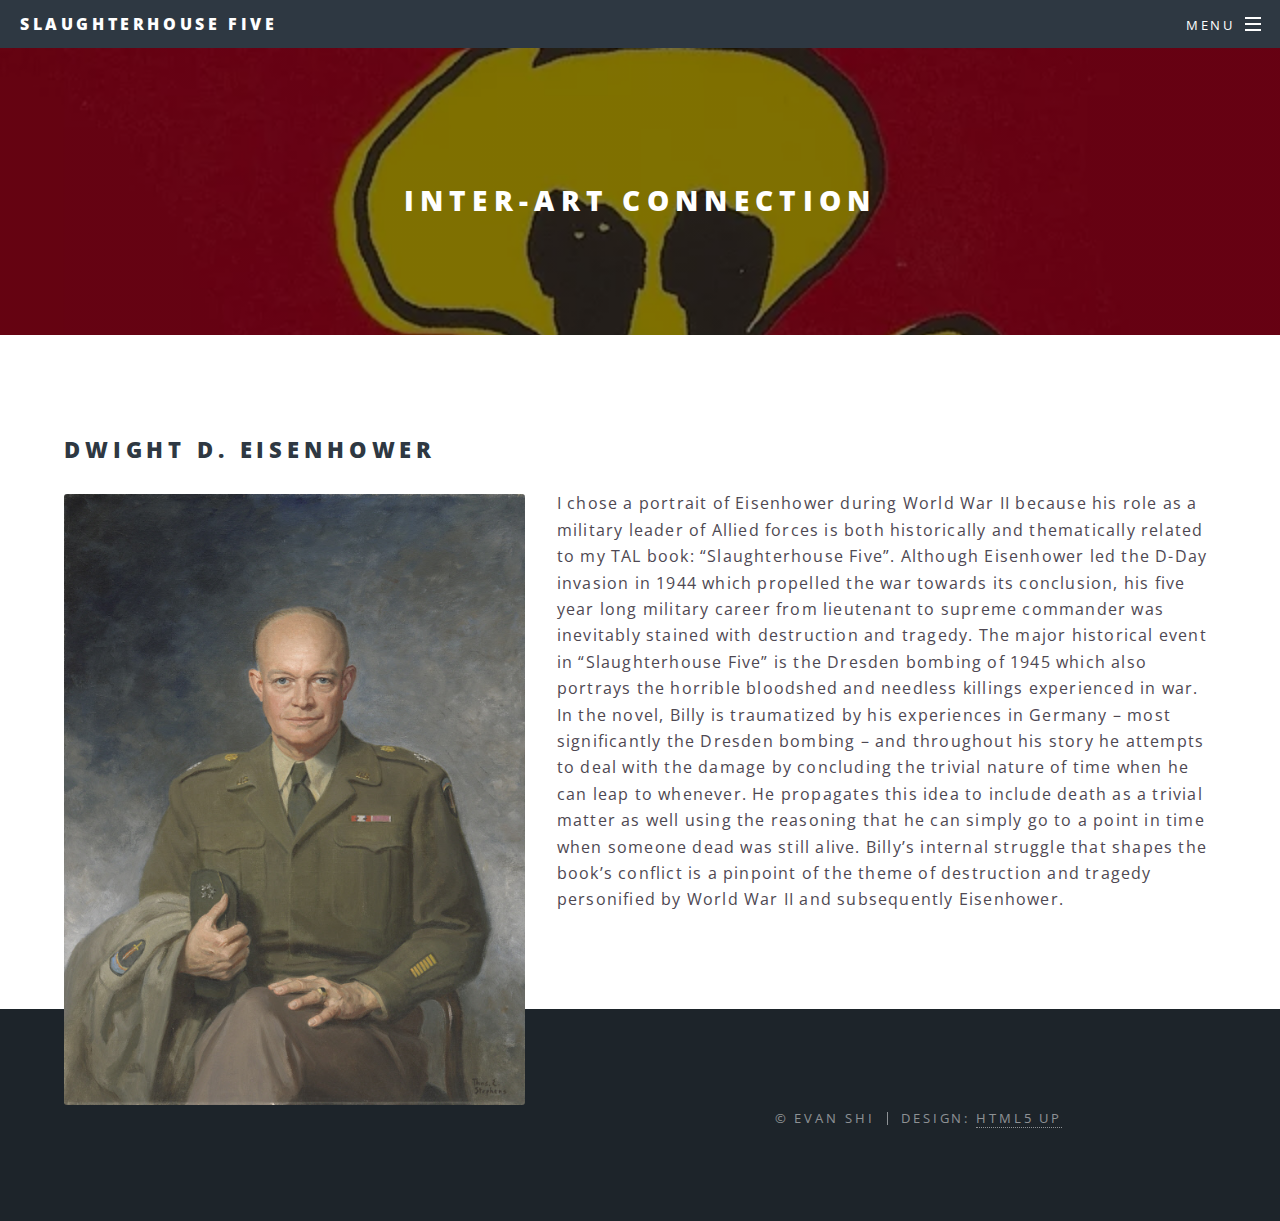
==== art.html @ 3c74d614 "inter-art connection" ====
<!DOCTYPE HTML>
<!--
	Spectral by HTML5 UP
	html5up.net | @ajlkn
	Free for personal and commercial use under the CCA 3.0 license (html5up.net/license)
-->
<html>
	<head>
		<title>Slaughterhouse Five</title>
		<meta charset="utf-8" />
		<meta name="viewport" content="width=device-width, initial-scale=1" />
		<!--[if lte IE 8]><script src="assets/js/ie/html5shiv.js"></script><![endif]-->
		<link rel="stylesheet" href="assets/css/main.css" />
		<!--[if lte IE 8]><link rel="stylesheet" href="assets/css/ie8.css" /><![endif]-->
		<!--[if lte IE 9]><link rel="stylesheet" href="assets/css/ie9.css" /><![endif]-->
	</head>
	<body>

		<!-- Page Wrapper -->
			<div id="page-wrapper">

				<!-- Header -->
					<header id="header">
						<h1><a href="index.html">Slaughterhouse Five</a></h1>
						<nav id="nav">
							<ul>
								<li class="special">
									<a href="#menu" class="menuToggle"><span>Menu</span></a>
									<div id="menu">
										<ul>
											<li><a href="index.html">Home</a></li>
											<li><a href="generic.html">Truths</a></li>
										</ul>
									</div>
								</li>
							</ul>
						</nav>
					</header>

				<!-- Main -->
					<article id="main">
						<header>
							<h2>Inter-art Connection</h2>
						</header>
						<section class="wrapper style5">
							<div class="inner">

								<h2>Dwight D. Eisenhower</h2>
								<p><span class="image left"><img src="images/eisenhower.png" alt="" /></span>I chose a portrait of Eisenhower during World War II because his role as a military leader of Allied forces is both historically and thematically related to my TAL book: “Slaughterhouse Five”. Although Eisenhower led the D-Day invasion in 1944 which propelled the war towards its conclusion, his five year long military career from lieutenant to supreme commander was inevitably stained with destruction and tragedy. The major historical event in “Slaughterhouse Five” is the Dresden bombing of 1945 which also portrays the horrible bloodshed and needless killings experienced in war. In the novel, Billy is traumatized by his experiences in Germany – most significantly the Dresden bombing – and throughout his story he attempts to deal with the damage by concluding the trivial nature of time when he can leap to whenever. He propagates this idea to include death as a trivial matter as well using the reasoning that he can simply go to a point in time when someone dead was still alive. Billy’s internal struggle that shapes the book’s conflict is a pinpoint of the theme of destruction and tragedy personified by World War II and subsequently Eisenhower.</p>
								<p></p>

							</div>
						</section>
					</article>

				<!-- Footer -->
					<footer id="footer">
						<ul class="copyright">
							<li>&copy; Evan Shi</li><li>Design: <a href="http://html5up.net">HTML5 UP</a></li>
						</ul>
					</footer>

			</div>

		<!-- Scripts -->
			<script src="assets/js/jquery.min.js"></script>
			<script src="assets/js/jquery.scrollex.min.js"></script>
			<script src="assets/js/jquery.scrolly.min.js"></script>
			<script src="assets/js/skel.min.js"></script>
			<script src="assets/js/util.js"></script>
			<!--[if lte IE 8]><script src="assets/js/ie/respond.min.js"></script><![endif]-->
			<script src="assets/js/main.js"></script>

	</body>
</html>
---- assets/css/main.css ----
@import url(font-awesome.min.css);
@import url("https://fonts.googleapis.com/css?family=Open+Sans:400,400italic,600,600italic,800,800italic");

/*
	Spectral by HTML5 UP
	html5up.net | @ajlkn
	Free for personal and commercial use under the CCA 3.0 license (html5up.net/license)
*/

/* Reset */

	html, body, div, span, applet, object, iframe, h1, h2, h3, h4, h5, h6, p, blockquote, pre, a, abbr, acronym, address, big, cite, code, del, dfn, em, img, ins, kbd, q, s, samp, small, strike, strong, sub, sup, tt, var, b, u, i, center, dl, dt, dd, ol, ul, li, fieldset, form, label, legend, table, caption, tbody, tfoot, thead, tr, th, td, article, aside, canvas, details, embed, figure, figcaption, footer, header, hgroup, menu, nav, output, ruby, section, summary, time, mark, audio, video {
		margin: 0;
		padding: 0;
		border: 0;
		font-size: 100%;
		font: inherit;
		vertical-align: baseline;
	}

	article, aside, details, figcaption, figure, footer, header, hgroup, menu, nav, section {
		display: block;
	}

	body {
		line-height: 1;
	}

	ol, ul {
		list-style: none;
	}

	blockquote, q {
		quotes: none;
	}

	blockquote:before, blockquote:after, q:before, q:after {
		content: '';
		content: none;
	}

	table {
		border-collapse: collapse;
		border-spacing: 0;
	}

	body {
		-webkit-text-size-adjust: none;
	}

/* Box Model */

	*, *:before, *:after {
		-moz-box-sizing: border-box;
		-webkit-box-sizing: border-box;
		box-sizing: border-box;
	}

/* Grid */

	.row {
		border-bottom: solid 1px transparent;
		-moz-box-sizing: border-box;
		-webkit-box-sizing: border-box;
		box-sizing: border-box;
	}

	.row > * {
		float: left;
		-moz-box-sizing: border-box;
		-webkit-box-sizing: border-box;
		box-sizing: border-box;
	}

	.row:after, .row:before {
		content: '';
		display: block;
		clear: both;
		height: 0;
	}

	.row.uniform > * > :first-child {
		margin-top: 0;
	}

	.row.uniform > * > :last-child {
		margin-bottom: 0;
	}

	.row.\30 \25 > * {
		padding: 0 0 0 0em;
	}

	.row.\30 \25 {
		margin: 0 0 -1px 0em;
	}

	.row.uniform.\30 \25 > * {
		padding: 0em 0 0 0em;
	}

	.row.uniform.\30 \25 {
		margin: 0em 0 -1px 0em;
	}

	.row > * {
		padding: 0 0 0 1.5em;
	}

	.row {
		margin: 0 0 -1px -1.5em;
	}

	.row.uniform > * {
		padding: 1.5em 0 0 1.5em;
	}

	.row.uniform {
		margin: -1.5em 0 -1px -1.5em;
	}

	.row.\32 00\25 > * {
		padding: 0 0 0 3em;
	}

	.row.\32 00\25 {
		margin: 0 0 -1px -3em;
	}

	.row.uniform.\32 00\25 > * {
		padding: 3em 0 0 3em;
	}

	.row.uniform.\32 00\25 {
		margin: -3em 0 -1px -3em;
	}

	.row.\31 50\25 > * {
		padding: 0 0 0 2.25em;
	}

	.row.\31 50\25 {
		margin: 0 0 -1px -2.25em;
	}

	.row.uniform.\31 50\25 > * {
		padding: 2.25em 0 0 2.25em;
	}

	.row.uniform.\31 50\25 {
		margin: -2.25em 0 -1px -2.25em;
	}

	.row.\35 0\25 > * {
		padding: 0 0 0 0.75em;
	}

	.row.\35 0\25 {
		margin: 0 0 -1px -0.75em;
	}

	.row.uniform.\35 0\25 > * {
		padding: 0.75em 0 0 0.75em;
	}

	.row.uniform.\35 0\25 {
		margin: -0.75em 0 -1px -0.75em;
	}

	.row.\32 5\25 > * {
		padding: 0 0 0 0.375em;
	}

	.row.\32 5\25 {
		margin: 0 0 -1px -0.375em;
	}

	.row.uniform.\32 5\25 > * {
		padding: 0.375em 0 0 0.375em;
	}

	.row.uniform.\32 5\25 {
		margin: -0.375em 0 -1px -0.375em;
	}

	.\31 2u, .\31 2u\24 {
		width: 100%;
		clear: none;
		margin-left: 0;
	}

	.\31 1u, .\31 1u\24 {
		width: 91.6666666667%;
		clear: none;
		margin-left: 0;
	}

	.\31 0u, .\31 0u\24 {
		width: 83.3333333333%;
		clear: none;
		margin-left: 0;
	}

	.\39 u, .\39 u\24 {
		width: 75%;
		clear: none;
		margin-left: 0;
	}

	.\38 u, .\38 u\24 {
		width: 66.6666666667%;
		clear: none;
		margin-left: 0;
	}

	.\37 u, .\37 u\24 {
		width: 58.3333333333%;
		clear: none;
		margin-left: 0;
	}

	.\36 u, .\36 u\24 {
		width: 50%;
		clear: none;
		margin-left: 0;
	}

	.\35 u, .\35 u\24 {
		width: 41.6666666667%;
		clear: none;
		margin-left: 0;
	}

	.\34 u, .\34 u\24 {
		width: 33.3333333333%;
		clear: none;
		margin-left: 0;
	}

	.\33 u, .\33 u\24 {
		width: 25%;
		clear: none;
		margin-left: 0;
	}

	.\32 u, .\32 u\24 {
		width: 16.6666666667%;
		clear: none;
		margin-left: 0;
	}

	.\31 u, .\31 u\24 {
		width: 8.3333333333%;
		clear: none;
		margin-left: 0;
	}

	.\31 2u\24 + *,
	.\31 1u\24 + *,
	.\31 0u\24 + *,
	.\39 u\24 + *,
	.\38 u\24 + *,
	.\37 u\24 + *,
	.\36 u\24 + *,
	.\35 u\24 + *,
	.\34 u\24 + *,
	.\33 u\24 + *,
	.\32 u\24 + *,
	.\31 u\24 + * {
		clear: left;
	}

	.\-11u {
		margin-left: 91.66667%;
	}

	.\-10u {
		margin-left: 83.33333%;
	}

	.\-9u {
		margin-left: 75%;
	}

	.\-8u {
		margin-left: 66.66667%;
	}

	.\-7u {
		margin-left: 58.33333%;
	}

	.\-6u {
		margin-left: 50%;
	}

	.\-5u {
		margin-left: 41.66667%;
	}

	.\-4u {
		margin-left: 33.33333%;
	}

	.\-3u {
		margin-left: 25%;
	}

	.\-2u {
		margin-left: 16.66667%;
	}

	.\-1u {
		margin-left: 8.33333%;
	}

	@media screen and (max-width: 1680px) {

		.row > * {
			padding: 0 0 0 1.5em;
		}

		.row {
			margin: 0 0 -1px -1.5em;
		}

		.row.uniform > * {
			padding: 1.5em 0 0 1.5em;
		}

		.row.uniform {
			margin: -1.5em 0 -1px -1.5em;
		}

		.row.\32 00\25 > * {
			padding: 0 0 0 3em;
		}

		.row.\32 00\25 {
			margin: 0 0 -1px -3em;
		}

		.row.uniform.\32 00\25 > * {
			padding: 3em 0 0 3em;
		}

		.row.uniform.\32 00\25 {
			margin: -3em 0 -1px -3em;
		}

		.row.\31 50\25 > * {
			padding: 0 0 0 2.25em;
		}

		.row.\31 50\25 {
			margin: 0 0 -1px -2.25em;
		}

		.row.uniform.\31 50\25 > * {
			padding: 2.25em 0 0 2.25em;
		}

		.row.uniform.\31 50\25 {
			margin: -2.25em 0 -1px -2.25em;
		}

		.row.\35 0\25 > * {
			padding: 0 0 0 0.75em;
		}

		.row.\35 0\25 {
			margin: 0 0 -1px -0.75em;
		}

		.row.uniform.\35 0\25 > * {
			padding: 0.75em 0 0 0.75em;
		}

		.row.uniform.\35 0\25 {
			margin: -0.75em 0 -1px -0.75em;
		}

		.row.\32 5\25 > * {
			padding: 0 0 0 0.375em;
		}

		.row.\32 5\25 {
			margin: 0 0 -1px -0.375em;
		}

		.row.uniform.\32 5\25 > * {
			padding: 0.375em 0 0 0.375em;
		}

		.row.uniform.\32 5\25 {
			margin: -0.375em 0 -1px -0.375em;
		}

		.\31 2u\28xlarge\29, .\31 2u\24\28xlarge\29 {
			width: 100%;
			clear: none;
			margin-left: 0;
		}

		.\31 1u\28xlarge\29, .\31 1u\24\28xlarge\29 {
			width: 91.6666666667%;
			clear: none;
			margin-left: 0;
		}

		.\31 0u\28xlarge\29, .\31 0u\24\28xlarge\29 {
			width: 83.3333333333%;
			clear: none;
			margin-left: 0;
		}

		.\39 u\28xlarge\29, .\39 u\24\28xlarge\29 {
			width: 75%;
			clear: none;
			margin-left: 0;
		}

		.\38 u\28xlarge\29, .\38 u\24\28xlarge\29 {
			width: 66.6666666667%;
			clear: none;
			margin-left: 0;
		}

		.\37 u\28xlarge\29, .\37 u\24\28xlarge\29 {
			width: 58.3333333333%;
			clear: none;
			margin-left: 0;
		}

		.\36 u\28xlarge\29, .\36 u\24\28xlarge\29 {
			width: 50%;
			clear: none;
			margin-left: 0;
		}

		.\35 u\28xlarge\29, .\35 u\24\28xlarge\29 {
			width: 41.6666666667%;
			clear: none;
			margin-left: 0;
		}

		.\34 u\28xlarge\29, .\34 u\24\28xlarge\29 {
			width: 33.3333333333%;
			clear: none;
			margin-left: 0;
		}

		.\33 u\28xlarge\29, .\33 u\24\28xlarge\29 {
			width: 25%;
			clear: none;
			margin-left: 0;
		}

		.\32 u\28xlarge\29, .\32 u\24\28xlarge\29 {
			width: 16.6666666667%;
			clear: none;
			margin-left: 0;
		}

		.\31 u\28xlarge\29, .\31 u\24\28xlarge\29 {
			width: 8.3333333333%;
			clear: none;
			margin-left: 0;
		}

		.\31 2u\24\28xlarge\29 + *,
		.\31 1u\24\28xlarge\29 + *,
		.\31 0u\24\28xlarge\29 + *,
		.\39 u\24\28xlarge\29 + *,
		.\38 u\24\28xlarge\29 + *,
		.\37 u\24\28xlarge\29 + *,
		.\36 u\24\28xlarge\29 + *,
		.\35 u\24\28xlarge\29 + *,
		.\34 u\24\28xlarge\29 + *,
		.\33 u\24\28xlarge\29 + *,
		.\32 u\24\28xlarge\29 + *,
		.\31 u\24\28xlarge\29 + * {
			clear: left;
		}

		.\-11u\28xlarge\29 {
			margin-left: 91.66667%;
		}

		.\-10u\28xlarge\29 {
			margin-left: 83.33333%;
		}

		.\-9u\28xlarge\29 {
			margin-left: 75%;
		}

		.\-8u\28xlarge\29 {
			margin-left: 66.66667%;
		}

		.\-7u\28xlarge\29 {
			margin-left: 58.33333%;
		}

		.\-6u\28xlarge\29 {
			margin-left: 50%;
		}

		.\-5u\28xlarge\29 {
			margin-left: 41.66667%;
		}

		.\-4u\28xlarge\29 {
			margin-left: 33.33333%;
		}

		.\-3u\28xlarge\29 {
			margin-left: 25%;
		}

		.\-2u\28xlarge\29 {
			margin-left: 16.66667%;
		}

		.\-1u\28xlarge\29 {
			margin-left: 8.33333%;
		}

	}

	@media screen and (max-width: 1280px) {

		.row > * {
			padding: 0 0 0 1.5em;
		}

		.row {
			margin: 0 0 -1px -1.5em;
		}

		.row.uniform > * {
			padding: 1.5em 0 0 1.5em;
		}

		.row.uniform {
			margin: -1.5em 0 -1px -1.5em;
		}

		.row.\32 00\25 > * {
			padding: 0 0 0 3em;
		}

		.row.\32 00\25 {
			margin: 0 0 -1px -3em;
		}

		.row.uniform.\32 00\25 > * {
			padding: 3em 0 0 3em;
		}

		.row.uniform.\32 00\25 {
			margin: -3em 0 -1px -3em;
		}

		.row.\31 50\25 > * {
			padding: 0 0 0 2.25em;
		}

		.row.\31 50\25 {
			margin: 0 0 -1px -2.25em;
		}

		.row.uniform.\31 50\25 > * {
			padding: 2.25em 0 0 2.25em;
		}

		.row.uniform.\31 50\25 {
			margin: -2.25em 0 -1px -2.25em;
		}

		.row.\35 0\25 > * {
			padding: 0 0 0 0.75em;
		}

		.row.\35 0\25 {
			margin: 0 0 -1px -0.75em;
		}

		.row.uniform.\35 0\25 > * {
			padding: 0.75em 0 0 0.75em;
		}

		.row.uniform.\35 0\25 {
			margin: -0.75em 0 -1px -0.75em;
		}

		.row.\32 5\25 > * {
			padding: 0 0 0 0.375em;
		}

		.row.\32 5\25 {
			margin: 0 0 -1px -0.375em;
		}

		.row.uniform.\32 5\25 > * {
			padding: 0.375em 0 0 0.375em;
		}

		.row.uniform.\32 5\25 {
			margin: -0.375em 0 -1px -0.375em;
		}

		.\31 2u\28large\29, .\31 2u\24\28large\29 {
			width: 100%;
			clear: none;
			margin-left: 0;
		}

		.\31 1u\28large\29, .\31 1u\24\28large\29 {
			width: 91.6666666667%;
			clear: none;
			margin-left: 0;
		}

		.\31 0u\28large\29, .\31 0u\24\28large\29 {
			width: 83.3333333333%;
			clear: none;
			margin-left: 0;
		}

		.\39 u\28large\29, .\39 u\24\28large\29 {
			width: 75%;
			clear: none;
			margin-left: 0;
		}

		.\38 u\28large\29, .\38 u\24\28large\29 {
			width: 66.6666666667%;
			clear: none;
			margin-left: 0;
		}

		.\37 u\28large\29, .\37 u\24\28large\29 {
			width: 58.3333333333%;
			clear: none;
			margin-left: 0;
		}

		.\36 u\28large\29, .\36 u\24\28large\29 {
			width: 50%;
			clear: none;
			margin-left: 0;
		}

		.\35 u\28large\29, .\35 u\24\28large\29 {
			width: 41.6666666667%;
			clear: none;
			margin-left: 0;
		}

		.\34 u\28large\29, .\34 u\24\28large\29 {
			width: 33.3333333333%;
			clear: none;
			margin-left: 0;
		}

		.\33 u\28large\29, .\33 u\24\28large\29 {
			width: 25%;
			clear: none;
			margin-left: 0;
		}

		.\32 u\28large\29, .\32 u\24\28large\29 {
			width: 16.6666666667%;
			clear: none;
			margin-left: 0;
		}

		.\31 u\28large\29, .\31 u\24\28large\29 {
			width: 8.3333333333%;
			clear: none;
			margin-left: 0;
		}

		.\31 2u\24\28large\29 + *,
		.\31 1u\24\28large\29 + *,
		.\31 0u\24\28large\29 + *,
		.\39 u\24\28large\29 + *,
		.\38 u\24\28large\29 + *,
		.\37 u\24\28large\29 + *,
		.\36 u\24\28large\29 + *,
		.\35 u\24\28large\29 + *,
		.\34 u\24\28large\29 + *,
		.\33 u\24\28large\29 + *,
		.\32 u\24\28large\29 + *,
		.\31 u\24\28large\29 + * {
			clear: left;
		}

		.\-11u\28large\29 {
			margin-left: 91.66667%;
		}

		.\-10u\28large\29 {
			margin-left: 83.33333%;
		}

		.\-9u\28large\29 {
			margin-left: 75%;
		}

		.\-8u\28large\29 {
			margin-left: 66.66667%;
		}

		.\-7u\28large\29 {
			margin-left: 58.33333%;
		}

		.\-6u\28large\29 {
			margin-left: 50%;
		}

		.\-5u\28large\29 {
			margin-left: 41.66667%;
		}

		.\-4u\28large\29 {
			margin-left: 33.33333%;
		}

		.\-3u\28large\29 {
			margin-left: 25%;
		}

		.\-2u\28large\29 {
			margin-left: 16.66667%;
		}

		.\-1u\28large\29 {
			margin-left: 8.33333%;
		}

	}

	@media screen and (max-width: 980px) {

		.row > * {
			padding: 0 0 0 1.5em;
		}

		.row {
			margin: 0 0 -1px -1.5em;
		}

		.row.uniform > * {
			padding: 1.5em 0 0 1.5em;
		}

		.row.uniform {
			margin: -1.5em 0 -1px -1.5em;
		}

		.row.\32 00\25 > * {
			padding: 0 0 0 3em;
		}

		.row.\32 00\25 {
			margin: 0 0 -1px -3em;
		}

		.row.uniform.\32 00\25 > * {
			padding: 3em 0 0 3em;
		}

		.row.uniform.\32 00\25 {
			margin: -3em 0 -1px -3em;
		}

		.row.\31 50\25 > * {
			padding: 0 0 0 2.25em;
		}

		.row.\31 50\25 {
			margin: 0 0 -1px -2.25em;
		}

		.row.uniform.\31 50\25 > * {
			padding: 2.25em 0 0 2.25em;
		}

		.row.uniform.\31 50\25 {
			margin: -2.25em 0 -1px -2.25em;
		}

		.row.\35 0\25 > * {
			padding: 0 0 0 0.75em;
		}

		.row.\35 0\25 {
			margin: 0 0 -1px -0.75em;
		}

		.row.uniform.\35 0\25 > * {
			padding: 0.75em 0 0 0.75em;
		}

		.row.uniform.\35 0\25 {
			margin: -0.75em 0 -1px -0.75em;
		}

		.row.\32 5\25 > * {
			padding: 0 0 0 0.375em;
		}

		.row.\32 5\25 {
			margin: 0 0 -1px -0.375em;
		}

		.row.uniform.\32 5\25 > * {
			padding: 0.375em 0 0 0.375em;
		}

		.row.uniform.\32 5\25 {
			margin: -0.375em 0 -1px -0.375em;
		}

		.\31 2u\28medium\29, .\31 2u\24\28medium\29 {
			width: 100%;
			clear: none;
			margin-left: 0;
		}

		.\31 1u\28medium\29, .\31 1u\24\28medium\29 {
			width: 91.6666666667%;
			clear: none;
			margin-left: 0;
		}

		.\31 0u\28medium\29, .\31 0u\24\28medium\29 {
			width: 83.3333333333%;
			clear: none;
			margin-left: 0;
		}

		.\39 u\28medium\29, .\39 u\24\28medium\29 {
			width: 75%;
			clear: none;
			margin-left: 0;
		}

		.\38 u\28medium\29, .\38 u\24\28medium\29 {
			width: 66.6666666667%;
			clear: none;
			margin-left: 0;
		}

		.\37 u\28medium\29, .\37 u\24\28medium\29 {
			width: 58.3333333333%;
			clear: none;
			margin-left: 0;
		}

		.\36 u\28medium\29, .\36 u\24\28medium\29 {
			width: 50%;
			clear: none;
			margin-left: 0;
		}

		.\35 u\28medium\29, .\35 u\24\28medium\29 {
			width: 41.6666666667%;
			clear: none;
			margin-left: 0;
		}

		.\34 u\28medium\29, .\34 u\24\28medium\29 {
			width: 33.3333333333%;
			clear: none;
			margin-left: 0;
		}

		.\33 u\28medium\29, .\33 u\24\28medium\29 {
			width: 25%;
			clear: none;
			margin-left: 0;
		}

		.\32 u\28medium\29, .\32 u\24\28medium\29 {
			width: 16.6666666667%;
			clear: none;
			margin-left: 0;
		}

		.\31 u\28medium\29, .\31 u\24\28medium\29 {
			width: 8.3333333333%;
			clear: none;
			margin-left: 0;
		}

		.\31 2u\24\28medium\29 + *,
		.\31 1u\24\28medium\29 + *,
		.\31 0u\24\28medium\29 + *,
		.\39 u\24\28medium\29 + *,
		.\38 u\24\28medium\29 + *,
		.\37 u\24\28medium\29 + *,
		.\36 u\24\28medium\29 + *,
		.\35 u\24\28medium\29 + *,
		.\34 u\24\28medium\29 + *,
		.\33 u\24\28medium\29 + *,
		.\32 u\24\28medium\29 + *,
		.\31 u\24\28medium\29 + * {
			clear: left;
		}

		.\-11u\28medium\29 {
			margin-left: 91.66667%;
		}

		.\-10u\28medium\29 {
			margin-left: 83.33333%;
		}

		.\-9u\28medium\29 {
			margin-left: 75%;
		}

		.\-8u\28medium\29 {
			margin-left: 66.66667%;
		}

		.\-7u\28medium\29 {
			margin-left: 58.33333%;
		}

		.\-6u\28medium\29 {
			margin-left: 50%;
		}

		.\-5u\28medium\29 {
			margin-left: 41.66667%;
		}

		.\-4u\28medium\29 {
			margin-left: 33.33333%;
		}

		.\-3u\28medium\29 {
			margin-left: 25%;
		}

		.\-2u\28medium\29 {
			margin-left: 16.66667%;
		}

		.\-1u\28medium\29 {
			margin-left: 8.33333%;
		}

	}

	@media screen and (max-width: 736px) {

		.row > * {
			padding: 0 0 0 1.5em;
		}

		.row {
			margin: 0 0 -1px -1.5em;
		}

		.row.uniform > * {
			padding: 1.5em 0 0 1.5em;
		}

		.row.uniform {
			margin: -1.5em 0 -1px -1.5em;
		}

		.row.\32 00\25 > * {
			padding: 0 0 0 3em;
		}

		.row.\32 00\25 {
			margin: 0 0 -1px -3em;
		}

		.row.uniform.\32 00\25 > * {
			padding: 3em 0 0 3em;
		}

		.row.uniform.\32 00\25 {
			margin: -3em 0 -1px -3em;
		}

		.row.\31 50\25 > * {
			padding: 0 0 0 2.25em;
		}

		.row.\31 50\25 {
			margin: 0 0 -1px -2.25em;
		}

		.row.uniform.\31 50\25 > * {
			padding: 2.25em 0 0 2.25em;
		}

		.row.uniform.\31 50\25 {
			margin: -2.25em 0 -1px -2.25em;
		}

		.row.\35 0\25 > * {
			padding: 0 0 0 0.75em;
		}

		.row.\35 0\25 {
			margin: 0 0 -1px -0.75em;
		}

		.row.uniform.\35 0\25 > * {
			padding: 0.75em 0 0 0.75em;
		}

		.row.uniform.\35 0\25 {
			margin: -0.75em 0 -1px -0.75em;
		}

		.row.\32 5\25 > * {
			padding: 0 0 0 0.375em;
		}

		.row.\32 5\25 {
			margin: 0 0 -1px -0.375em;
		}

		.row.uniform.\32 5\25 > * {
			padding: 0.375em 0 0 0.375em;
		}

		.row.uniform.\32 5\25 {
			margin: -0.375em 0 -1px -0.375em;
		}

		.\31 2u\28small\29, .\31 2u\24\28small\29 {
			width: 100%;
			clear: none;
			margin-left: 0;
		}

		.\31 1u\28small\29, .\31 1u\24\28small\29 {
			width: 91.6666666667%;
			clear: none;
			margin-left: 0;
		}

		.\31 0u\28small\29, .\31 0u\24\28small\29 {
			width: 83.3333333333%;
			clear: none;
			margin-left: 0;
		}

		.\39 u\28small\29, .\39 u\24\28small\29 {
			width: 75%;
			clear: none;
			margin-left: 0;
		}

		.\38 u\28small\29, .\38 u\24\28small\29 {
			width: 66.6666666667%;
			clear: none;
			margin-left: 0;
		}

		.\37 u\28small\29, .\37 u\24\28small\29 {
			width: 58.3333333333%;
			clear: none;
			margin-left: 0;
		}

		.\36 u\28small\29, .\36 u\24\28small\29 {
			width: 50%;
			clear: none;
			margin-left: 0;
		}

		.\35 u\28small\29, .\35 u\24\28small\29 {
			width: 41.6666666667%;
			clear: none;
			margin-left: 0;
		}

		.\34 u\28small\29, .\34 u\24\28small\29 {
			width: 33.3333333333%;
			clear: none;
			margin-left: 0;
		}

		.\33 u\28small\29, .\33 u\24\28small\29 {
			width: 25%;
			clear: none;
			margin-left: 0;
		}

		.\32 u\28small\29, .\32 u\24\28small\29 {
			width: 16.6666666667%;
			clear: none;
			margin-left: 0;
		}

		.\31 u\28small\29, .\31 u\24\28small\29 {
			width: 8.3333333333%;
			clear: none;
			margin-left: 0;
		}

		.\31 2u\24\28small\29 + *,
		.\31 1u\24\28small\29 + *,
		.\31 0u\24\28small\29 + *,
		.\39 u\24\28small\29 + *,
		.\38 u\24\28small\29 + *,
		.\37 u\24\28small\29 + *,
		.\36 u\24\28small\29 + *,
		.\35 u\24\28small\29 + *,
		.\34 u\24\28small\29 + *,
		.\33 u\24\28small\29 + *,
		.\32 u\24\28small\29 + *,
		.\31 u\24\28small\29 + * {
			clear: left;
		}

		.\-11u\28small\29 {
			margin-left: 91.66667%;
		}

		.\-10u\28small\29 {
			margin-left: 83.33333%;
		}

		.\-9u\28small\29 {
			margin-left: 75%;
		}

		.\-8u\28small\29 {
			margin-left: 66.66667%;
		}

		.\-7u\28small\29 {
			margin-left: 58.33333%;
		}

		.\-6u\28small\29 {
			margin-left: 50%;
		}

		.\-5u\28small\29 {
			margin-left: 41.66667%;
		}

		.\-4u\28small\29 {
			margin-left: 33.33333%;
		}

		.\-3u\28small\29 {
			margin-left: 25%;
		}

		.\-2u\28small\29 {
			margin-left: 16.66667%;
		}

		.\-1u\28small\29 {
			margin-left: 8.33333%;
		}

	}

	@media screen and (max-width: 480px) {

		.row > * {
			padding: 0 0 0 1.5em;
		}

		.row {
			margin: 0 0 -1px -1.5em;
		}

		.row.uniform > * {
			padding: 1.5em 0 0 1.5em;
		}

		.row.uniform {
			margin: -1.5em 0 -1px -1.5em;
		}

		.row.\32 00\25 > * {
			padding: 0 0 0 3em;
		}

		.row.\32 00\25 {
			margin: 0 0 -1px -3em;
		}

		.row.uniform.\32 00\25 > * {
			padding: 3em 0 0 3em;
		}

		.row.uniform.\32 00\25 {
			margin: -3em 0 -1px -3em;
		}

		.row.\31 50\25 > * {
			padding: 0 0 0 2.25em;
		}

		.row.\31 50\25 {
			margin: 0 0 -1px -2.25em;
		}

		.row.uniform.\31 50\25 > * {
			padding: 2.25em 0 0 2.25em;
		}

		.row.uniform.\31 50\25 {
			margin: -2.25em 0 -1px -2.25em;
		}

		.row.\35 0\25 > * {
			padding: 0 0 0 0.75em;
		}

		.row.\35 0\25 {
			margin: 0 0 -1px -0.75em;
		}

		.row.uniform.\35 0\25 > * {
			padding: 0.75em 0 0 0.75em;
		}

		.row.uniform.\35 0\25 {
			margin: -0.75em 0 -1px -0.75em;
		}

		.row.\32 5\25 > * {
			padding: 0 0 0 0.375em;
		}

		.row.\32 5\25 {
			margin: 0 0 -1px -0.375em;
		}

		.row.uniform.\32 5\25 > * {
			padding: 0.375em 0 0 0.375em;
		}

		.row.uniform.\32 5\25 {
			margin: -0.375em 0 -1px -0.375em;
		}

		.\31 2u\28xsmall\29, .\31 2u\24\28xsmall\29 {
			width: 100%;
			clear: none;
			margin-left: 0;
		}

		.\31 1u\28xsmall\29, .\31 1u\24\28xsmall\29 {
			width: 91.6666666667%;
			clear: none;
			margin-left: 0;
		}

		.\31 0u\28xsmall\29, .\31 0u\24\28xsmall\29 {
			width: 83.3333333333%;
			clear: none;
			margin-left: 0;
		}

		.\39 u\28xsmall\29, .\39 u\24\28xsmall\29 {
			width: 75%;
			clear: none;
			margin-left: 0;
		}

		.\38 u\28xsmall\29, .\38 u\24\28xsmall\29 {
			width: 66.6666666667%;
			clear: none;
			margin-left: 0;
		}

		.\37 u\28xsmall\29, .\37 u\24\28xsmall\29 {
			width: 58.3333333333%;
			clear: none;
			margin-left: 0;
		}

		.\36 u\28xsmall\29, .\36 u\24\28xsmall\29 {
			width: 50%;
			clear: none;
			margin-left: 0;
		}

		.\35 u\28xsmall\29, .\35 u\24\28xsmall\29 {
			width: 41.6666666667%;
			clear: none;
			margin-left: 0;
		}

		.\34 u\28xsmall\29, .\34 u\24\28xsmall\29 {
			width: 33.3333333333%;
			clear: none;
			margin-left: 0;
		}

		.\33 u\28xsmall\29, .\33 u\24\28xsmall\29 {
			width: 25%;
			clear: none;
			margin-left: 0;
		}

		.\32 u\28xsmall\29, .\32 u\24\28xsmall\29 {
			width: 16.6666666667%;
			clear: none;
			margin-left: 0;
		}

		.\31 u\28xsmall\29, .\31 u\24\28xsmall\29 {
			width: 8.3333333333%;
			clear: none;
			margin-left: 0;
		}

		.\31 2u\24\28xsmall\29 + *,
		.\31 1u\24\28xsmall\29 + *,
		.\31 0u\24\28xsmall\29 + *,
		.\39 u\24\28xsmall\29 + *,
		.\38 u\24\28xsmall\29 + *,
		.\37 u\24\28xsmall\29 + *,
		.\36 u\24\28xsmall\29 + *,
		.\35 u\24\28xsmall\29 + *,
		.\34 u\24\28xsmall\29 + *,
		.\33 u\24\28xsmall\29 + *,
		.\32 u\24\28xsmall\29 + *,
		.\31 u\24\28xsmall\29 + * {
			clear: left;
		}

		.\-11u\28xsmall\29 {
			margin-left: 91.66667%;
		}

		.\-10u\28xsmall\29 {
			margin-left: 83.33333%;
		}

		.\-9u\28xsmall\29 {
			margin-left: 75%;
		}

		.\-8u\28xsmall\29 {
			margin-left: 66.66667%;
		}

		.\-7u\28xsmall\29 {
			margin-left: 58.33333%;
		}

		.\-6u\28xsmall\29 {
			margin-left: 50%;
		}

		.\-5u\28xsmall\29 {
			margin-left: 41.66667%;
		}

		.\-4u\28xsmall\29 {
			margin-left: 33.33333%;
		}

		.\-3u\28xsmall\29 {
			margin-left: 25%;
		}

		.\-2u\28xsmall\29 {
			margin-left: 16.66667%;
		}

		.\-1u\28xsmall\29 {
			margin-left: 8.33333%;
		}

	}

/* Basic */

	@-ms-viewport {
		width: device-width;
	}

	body {
		background: #2e3842;
	}

		body.is-loading *, body.is-loading *:before, body.is-loading *:after {
			-moz-animation: none !important;
			-webkit-animation: none !important;
			-ms-animation: none !important;
			animation: none !important;
			-moz-transition: none !important;
			-webkit-transition: none !important;
			-ms-transition: none !important;
			transition: none !important;
		}

	body, input, select, textarea {
		color: #fff;
		font-family: "Open Sans", Helvetica, sans-serif;
		font-size: 15pt;
		font-weight: 400;
		letter-spacing: 0.075em;
		line-height: 1.65em;
	}

		@media screen and (max-width: 1680px) {

			body, input, select, textarea {
				font-size: 13pt;
			}

		}

		@media screen and (max-width: 1280px) {

			body, input, select, textarea {
				font-size: 12pt;
			}

		}

		@media screen and (max-width: 736px) {

			body, input, select, textarea {
				font-size: 11pt;
				letter-spacing: 0.0375em;
			}

		}

	a {
		-moz-transition: color 0.2s ease, border-bottom-color 0.2s ease;
		-webkit-transition: color 0.2s ease, border-bottom-color 0.2s ease;
		-ms-transition: color 0.2s ease, border-bottom-color 0.2s ease;
		transition: color 0.2s ease, border-bottom-color 0.2s ease;
		border-bottom: dotted 1px;
		color: inherit;
		text-decoration: none;
	}

		a:hover {
			border-bottom-color: transparent;
		}

	strong, b {
		color: #fff;
		font-weight: 600;
	}

	em, i {
		font-style: italic;
	}

	p {
		margin: 0 0 2em 0;
	}

	h1, h2, h3, h4, h5, h6 {
		color: #fff;
		font-weight: 800;
		letter-spacing: 0.225em;
		line-height: 1em;
		margin: 0 0 1em 0;
		text-transform: uppercase;
	}

		h1 a, h2 a, h3 a, h4 a, h5 a, h6 a {
			color: inherit;
			text-decoration: none;
		}

	h2 {
		font-size: 1.35em;
		line-height: 1.75em;
	}

		@media screen and (max-width: 736px) {

			h2 {
				font-size: 1.1em;
				line-height: 1.65em;
			}

		}

	h3 {
		font-size: 1.15em;
		line-height: 1.75em;
	}

		@media screen and (max-width: 736px) {

			h3 {
				font-size: 1em;
				line-height: 1.65em;
			}

		}

	h4 {
		font-size: 1em;
		line-height: 1.5em;
	}

	h5 {
		font-size: 0.8em;
		line-height: 1.5em;
	}

	h6 {
		font-size: 0.7em;
		line-height: 1.5em;
	}

	sub {
		font-size: 0.8em;
		position: relative;
		top: 0.5em;
	}

	sup {
		font-size: 0.8em;
		position: relative;
		top: -0.5em;
	}

	hr {
		border: 0;
		border-bottom: solid 2px #fff;
		margin: 3em 0;
	}

		hr.major {
			margin: 4.5em 0;
		}

	blockquote {
		border-left: solid 4px #fff;
		font-style: italic;
		margin: 0 0 2em 0;
		padding: 0.5em 0 0.5em 2em;
	}

	code {
		background: rgba(144, 144, 144, 0.25);
		border-radius: 3px;
		font-family: "Courier New", monospace;
		font-size: 0.9em;
		letter-spacing: 0;
		margin: 0 0.25em;
		padding: 0.25em 0.65em;
	}

	pre {
		-webkit-overflow-scrolling: touch;
		font-family: "Courier New", monospace;
		font-size: 0.9em;
		margin: 0 0 2em 0;
	}

		pre code {
			display: block;
			line-height: 1.75em;
			padding: 1em 1.5em;
			overflow-x: auto;
		}

	.align-left {
		text-align: left;
	}

	.align-center {
		text-align: center;
	}

	.align-right {
		text-align: right;
	}

/* Section/Article */

	section.special, article.special {
		text-align: center;
	}

	header p {
		color: rgba(255, 255, 255, 0.5);
		position: relative;
		top: -0.25em;
	}

	header h3 + p {
		font-size: 1.1em;
	}

	header h4 + p,
	header h5 + p,
	header h6 + p {
		font-size: 0.9em;
	}

	header.major {
		margin: 0 0 3.5em 0;
	}

		header.major h2, header.major h3, header.major h4, header.major h5, header.major h6 {
			border-bottom: solid 2px #fff;
			display: inline-block;
			padding-bottom: 1em;
			position: relative;
		}

			header.major h2:after, header.major h3:after, header.major h4:after, header.major h5:after, header.major h6:after {
				content: '';
				display: block;
				height: 1px;
			}

		header.major p {
			color: #fff;
			top: 0;
		}

		@media screen and (max-width: 736px) {

			header.major {
				margin: 0 0 2em 0;
			}

		}

	@media screen and (max-width: 980px) {

		header br {
			display: none;
		}

	}

/* Form */

	form {
		margin: 0 0 2em 0;
	}

	label {
		color: #fff;
		display: block;
		font-size: 0.9em;
		font-weight: 600;
		margin: 0 0 1em 0;
	}

	input[type="text"],
	input[type="password"],
	input[type="email"],
	select,
	textarea {
		-moz-appearance: none;
		-webkit-appearance: none;
		-ms-appearance: none;
		appearance: none;
		background: rgba(144, 144, 144, 0.25);
		border-radius: 3px;
		border: none;
		color: inherit;
		display: block;
		outline: 0;
		padding: 0 1em;
		text-decoration: none;
		width: 100%;
	}

		input[type="text"]:invalid,
		input[type="password"]:invalid,
		input[type="email"]:invalid,
		select:invalid,
		textarea:invalid {
			box-shadow: none;
		}

		input[type="text"]:focus,
		input[type="password"]:focus,
		input[type="email"]:focus,
		select:focus,
		textarea:focus {
			box-shadow: 0 0 0 2px #21b2a6;
		}

	.select-wrapper {
		text-decoration: none;
		display: block;
		position: relative;
	}

		.select-wrapper:before {
			-moz-osx-font-smoothing: grayscale;
			-webkit-font-smoothing: antialiased;
			font-family: FontAwesome;
			font-style: normal;
			font-weight: normal;
			text-transform: none !important;
		}

		.select-wrapper:before {
			-moz-pointer-events: none;
			-webkit-pointer-events: none;
			-ms-pointer-events: none;
			pointer-events: none;
			color: #fff;
			content: '\f078';
			display: block;
			height: 2.75em;
			line-height: 2.75em;
			position: absolute;
			right: 0;
			text-align: center;
			top: 0;
			width: 2.75em;
		}

		.select-wrapper select::-ms-expand {
			display: none;
		}

	input[type="text"],
	input[type="password"],
	input[type="email"],
	select {
		height: 2.75em;
	}

	textarea {
		padding: 0.75em 1em;
	}

	input[type="checkbox"],
	input[type="radio"] {
		-moz-appearance: none;
		-webkit-appearance: none;
		-ms-appearance: none;
		appearance: none;
		display: block;
		float: left;
		margin-right: -2em;
		opacity: 0;
		width: 1em;
		z-index: -1;
	}

		input[type="checkbox"] + label,
		input[type="radio"] + label {
			text-decoration: none;
			color: #fff;
			cursor: pointer;
			display: inline-block;
			font-size: 1em;
			font-weight: 400;
			padding-left: 2.4em;
			padding-right: 0.75em;
			position: relative;
		}

			input[type="checkbox"] + label:before,
			input[type="radio"] + label:before {
				-moz-osx-font-smoothing: grayscale;
				-webkit-font-smoothing: antialiased;
				font-family: FontAwesome;
				font-style: normal;
				font-weight: normal;
				text-transform: none !important;
			}

			input[type="checkbox"] + label:before,
			input[type="radio"] + label:before {
				background: rgba(144, 144, 144, 0.25);
				border-radius: 3px;
				content: '';
				display: inline-block;
				height: 1.65em;
				left: 0;
				line-height: 1.58125em;
				position: absolute;
				text-align: center;
				top: 0;
				width: 1.65em;
			}

		input[type="checkbox"]:checked + label:before,
		input[type="radio"]:checked + label:before {
			background: #2e3842;
			color: #fff;
			content: '\f00c';
		}

		input[type="checkbox"]:focus + label:before,
		input[type="radio"]:focus + label:before {
			box-shadow: 0 0 0 2px #21b2a6;
		}

	input[type="checkbox"] + label:before {
		border-radius: 3px;
	}

	input[type="radio"] + label:before {
		border-radius: 100%;
	}

	::-webkit-input-placeholder {
		color: rgba(255, 255, 255, 0.5) !important;
		opacity: 1.0;
	}

	:-moz-placeholder {
		color: rgba(255, 255, 255, 0.5) !important;
		opacity: 1.0;
	}

	::-moz-placeholder {
		color: rgba(255, 255, 255, 0.5) !important;
		opacity: 1.0;
	}

	:-ms-input-placeholder {
		color: rgba(255, 255, 255, 0.5) !important;
		opacity: 1.0;
	}

	.formerize-placeholder {
		color: rgba(255, 255, 255, 0.5) !important;
		opacity: 1.0;
	}

/* Box */

	.box {
		border-radius: 3px;
		border: solid 2px #fff;
		margin-bottom: 2em;
		padding: 1.5em;
	}

		.box > :last-child,
		.box > :last-child > :last-child,
		.box > :last-child > :last-child > :last-child {
			margin-bottom: 0;
		}

		.box.alt {
			border: 0;
			border-radius: 0;
			padding: 0;
		}

/* Icon */

	.icon {
		text-decoration: none;
		border-bottom: none;
		position: relative;
	}

		.icon:before {
			-moz-osx-font-smoothing: grayscale;
			-webkit-font-smoothing: antialiased;
			font-family: FontAwesome;
			font-style: normal;
			font-weight: normal;
			text-transform: none !important;
		}

		.icon > .label {
			display: none;
		}

		.icon.major {
			-moz-transform: rotate(-45deg);
			-webkit-transform: rotate(-45deg);
			-ms-transform: rotate(-45deg);
			transform: rotate(-45deg);
			border-radius: 3px;
			border: solid 2px #fff;
			display: inline-block;
			font-size: 1.35em;
			height: calc(3em + 2px);
			line-height: 3em;
			text-align: center;
			width: calc(3em + 2px);
		}

			.icon.major:before {
				-moz-transform: rotate(45deg);
				-webkit-transform: rotate(45deg);
				-ms-transform: rotate(45deg);
				transform: rotate(45deg);
				display: inline-block;
				font-size: 1.5em;
			}

			@media screen and (max-width: 736px) {

				.icon.major {
					font-size: 1em;
				}

			}

		.icon.style1 {
			color: #00ffcc;
		}

		.icon.style2 {
			color: #00f0ff;
		}

		.icon.style3 {
			color: #76ddff;
		}

/* Image */

	.image {
		border-radius: 3px;
		border: 0;
		display: inline-block;
		position: relative;
	}

		.image img {
			border-radius: 3px;
			display: block;
		}

		.image.left {
			float: left;
			margin: 0 2em 2em 0;
			top: 0.25em;
		}

		.image.right {
			float: right;
			margin: 0 0 2em 2em;
			top: 0.25em;
		}

		.image.left, .image.right {
			max-width: 40%;
		}

			.image.left img, .image.right img {
				width: 100%;
			}

		.image.fit {
			display: block;
			margin: 0 0 2em 0;
			width: 100%;
		}

			.image.fit img {
				width: 100%;
			}

/* List */

	ol {
		list-style: decimal;
		margin: 0 0 2em 0;
		padding-left: 1.25em;
	}

		ol li {
			padding-left: 0.25em;
		}

	ul {
		list-style: disc;
		margin: 0 0 2em 0;
		padding-left: 1em;
	}

		ul li {
			padding-left: 0.5em;
		}

		ul.alt {
			list-style: none;
			padding-left: 0;
		}

			ul.alt li {
				border-top: solid 1px #fff;
				padding: 0.5em 0;
			}

				ul.alt li:first-child {
					border-top: 0;
					padding-top: 0;
				}

		ul.icons {
			cursor: default;
			list-style: none;
			padding-left: 0;
		}

			ul.icons li {
				display: inline-block;
				padding: 0 1em 0 0;
			}

				ul.icons li:last-child {
					padding-right: 0 !important;
				}

			ul.icons.major {
				padding: 1em 0;
			}

				ul.icons.major li {
					padding-right: 3.5em;
				}

					@media screen and (max-width: 736px) {

						ul.icons.major li {
							padding: 0 1em !important;
						}

					}

		ul.actions {
			cursor: default;
			list-style: none;
			padding-left: 0;
		}

			ul.actions li {
				display: inline-block;
				padding: 0 1.5em 0 0;
				vertical-align: middle;
			}

				ul.actions li:last-child {
					padding-right: 0;
				}

			ul.actions.small li {
				padding: 0 0.75em 0 0;
			}

			ul.actions.vertical li {
				display: block;
				padding: 1.5em 0 0 0;
			}

				ul.actions.vertical li:first-child {
					padding-top: 0;
				}

				ul.actions.vertical li > * {
					margin-bottom: 0;
				}

			ul.actions.vertical.small li {
				padding: 0.75em 0 0 0;
			}

				ul.actions.vertical.small li:first-child {
					padding-top: 0;
				}

			ul.actions.fit {
				display: table;
				margin-left: -1.5em;
				padding: 0;
				table-layout: fixed;
				width: calc(100% + 1.5em);
			}

				ul.actions.fit li {
					display: table-cell;
					padding: 0 0 0 1.5em;
				}

					ul.actions.fit li > * {
						margin-bottom: 0;
					}

				ul.actions.fit.small {
					margin-left: -0.75em;
					width: calc(100% + 0.75em);
				}

					ul.actions.fit.small li {
						padding: 0 0 0 0.75em;
					}

			@media screen and (max-width: 736px) {

				ul.actions li {
					display: block;
					padding: 1em 0 0 0;
					text-align: center;
					width: 100%;
				}

					ul.actions li:first-child {
						padding-top: 0;
					}

					ul.actions li > * {
						margin: 0 auto !important;
						max-width: 30em;
						width: 100%;
					}

						ul.actions li > *.icon:before {
							margin-left: -1em;
						}

				ul.actions.small li {
					padding: 0.5em 0 0 0;
				}

					ul.actions.small li:first-child {
						padding-top: 0;
					}

			}

	dl {
		margin: 0 0 2em 0;
	}

/* Table */

	.table-wrapper {
		-webkit-overflow-scrolling: touch;
		overflow-x: auto;
	}

	table {
		margin: 0 0 2em 0;
		width: 100%;
	}

		table tbody tr {
			border: solid 1px #fff;
			border-left: 0;
			border-right: 0;
		}

			table tbody tr:nth-child(2n + 1) {
				background-color: rgba(144, 144, 144, 0.25);
			}

		table td {
			padding: 0.75em 0.75em;
		}

		table th {
			color: #fff;
			font-size: 0.9em;
			font-weight: 600;
			padding: 0 0.75em 0.75em 0.75em;
			text-align: left;
		}

		table thead {
			border-bottom: solid 2px #fff;
		}

		table tfoot {
			border-top: solid 2px #fff;
		}

		table.alt {
			border-collapse: separate;
		}

			table.alt tbody tr td {
				border: solid 1px #fff;
				border-left-width: 0;
				border-top-width: 0;
			}

				table.alt tbody tr td:first-child {
					border-left-width: 1px;
				}

			table.alt tbody tr:first-child td {
				border-top-width: 1px;
			}

			table.alt thead {
				border-bottom: 0;
			}

			table.alt tfoot {
				border-top: 0;
			}

/* Button */

	input[type="submit"],
	input[type="reset"],
	input[type="button"],
	button,
	.button {
		-moz-appearance: none;
		-webkit-appearance: none;
		-ms-appearance: none;
		appearance: none;
		-moz-transition: background-color 0.2s ease-in-out, color 0.2s ease-in-out;
		-webkit-transition: background-color 0.2s ease-in-out, color 0.2s ease-in-out;
		-ms-transition: background-color 0.2s ease-in-out, color 0.2s ease-in-out;
		transition: background-color 0.2s ease-in-out, color 0.2s ease-in-out;
		background-color: transparent;
		border-radius: 3px;
		border: 0;
		box-shadow: inset 0 0 0 2px #fff;
		color: #fff;
		cursor: pointer;
		display: inline-block;
		font-size: 0.8em;
		font-weight: 600;
		height: 3.125em;
		letter-spacing: 0.225em;
		line-height: 3.125em;
		padding: 0 2.75em;
		text-align: center;
		text-decoration: none;
		text-transform: uppercase;
		white-space: nowrap;
		overflow: hidden;
		text-overflow: ellipsis;
	}

		input[type="submit"]:hover,
		input[type="reset"]:hover,
		input[type="button"]:hover,
		button:hover,
		.button:hover {
			background-color: rgba(144, 144, 144, 0.25);
		}

		input[type="submit"]:active,
		input[type="reset"]:active,
		input[type="button"]:active,
		button:active,
		.button:active {
			background-color: rgba(144, 144, 144, 0.5);
		}

		input[type="submit"].icon:before,
		input[type="reset"].icon:before,
		input[type="button"].icon:before,
		button.icon:before,
		.button.icon:before {
			margin-right: 0.5em;
		}

		input[type="submit"].fit,
		input[type="reset"].fit,
		input[type="button"].fit,
		button.fit,
		.button.fit {
			display: block;
			margin: 0 0 1em 0;
			width: 100%;
		}

		input[type="submit"].small,
		input[type="reset"].small,
		input[type="button"].small,
		button.small,
		.button.small {
			font-size: 0.8em;
		}

		input[type="submit"].big,
		input[type="reset"].big,
		input[type="button"].big,
		button.big,
		.button.big {
			font-size: 1.35em;
		}

		input[type="submit"].special,
		input[type="reset"].special,
		input[type="button"].special,
		button.special,
		.button.special {
			background-color: #ff0000;
			box-shadow: none !important;
			color: #ffffff !important;
		}

			input[type="submit"].special:hover,
			input[type="reset"].special:hover,
			input[type="button"].special:hover,
			button.special:hover,
			.button.special:hover {
				background-color: #ef5e4a !important;
			}

			input[type="submit"].special:active,
			input[type="reset"].special:active,
			input[type="button"].special:active,
			button.special:active,
			.button.special:active {
				background-color: #eb341c !important;
			}

		input[type="submit"].disabled, input[type="submit"]:disabled,
		input[type="reset"].disabled,
		input[type="reset"]:disabled,
		input[type="button"].disabled,
		input[type="button"]:disabled,
		button.disabled,
		button:disabled,
		.button.disabled,
		.button:disabled {
			-moz-pointer-events: none;
			-webkit-pointer-events: none;
			-ms-pointer-events: none;
			pointer-events: none;
			opacity: 0.25;
		}

		@media screen and (max-width: 736px) {

			input[type="submit"],
			input[type="reset"],
			input[type="button"],
			button,
			.button {
				height: 3.75em;
				line-height: 3.75em;
			}

		}

/* Features */

	.features {
		display: -moz-flex;
		display: -webkit-flex;
		display: -ms-flex;
		display: flex;
		-moz-flex-wrap: wrap;
		-webkit-flex-wrap: wrap;
		-ms-flex-wrap: wrap;
		flex-wrap: wrap;
		-moz-justify-content: center;
		-webkit-justify-content: center;
		-ms-justify-content: center;
		justify-content: center;
		list-style: none;
		padding: 0;
		width: 100%;
	}

		.features li {
			padding: 4em 4em 2em 6em ;
			display: block;
			position: relative;
			text-align: left;
			width: 50%;
		}

			.features li:nth-child(1) {
				background-color: rgba(0, 0, 0, 0.035);
			}

			.features li:nth-child(2) {
				background-color: rgba(0, 0, 0, 0.07);
			}

			.features li:nth-child(3) {
				background-color: rgba(0, 0, 0, 0.105);
			}

			.features li:nth-child(4) {
				background-color: rgba(0, 0, 0, 0.14);
			}

			.features li:nth-child(5) {
				background-color: rgba(0, 0, 0, 0.175);
			}

			.features li:nth-child(6) {
				background-color: rgba(0, 0, 0, 0.21);
			}

			.features li:nth-child(7) {
				background-color: rgba(0, 0, 0, 0.245);
			}

			.features li:nth-child(8) {
				background-color: rgba(0, 0, 0, 0.28);
			}

			.features li:nth-child(9) {
				background-color: rgba(0, 0, 0, 0.315);
			}

			.features li:nth-child(10) {
				background-color: rgba(0, 0, 0, 0.35);
			}

			.features li:before {
				display: block;
				color: #00ffcc;
				position: absolute;
				left: 1.75em;
				top: 2.75em;
				font-size: 1.5em;
			}

			.features li:nth-child(1) {
				border-top-left-radius: 3px;
			}

			.features li:nth-child(2) {
				border-top-right-radius: 3px;
			}

			.features li:nth-last-child(1) {
				border-bottom-right-radius: 3px;
			}

			.features li:nth-last-child(2) {
				border-bottom-left-radius: 3px;
			}

			@media screen and (max-width: 980px) {

				.features li {
					padding: 3em 2em 1em 2em ;
					text-align: center;
				}

					.features li:before {
						left: 0;
						margin: 0 0 1em 0;
						position: relative;
						top: 0;
					}

			}

			@media screen and (max-width: 736px) {

				.features li {
					padding: 3em 0 1em 0 ;
					background-color: transparent !important;
					border-top: solid 2px #fff;
					width: 100%;
				}

					.features li:first-child {
						border-top: 0;
					}

			}

/* Spotlight */

	.spotlight {
		-moz-align-items: center;
		-webkit-align-items: center;
		-ms-align-items: center;
		align-items: center;
		display: -moz-flex;
		display: -webkit-flex;
		display: -ms-flex;
		display: flex;
	}

		.spotlight .image {
			-moz-order: 1;
			-webkit-order: 1;
			-ms-order: 1;
			order: 1;
			border-radius: 0;
			width: 40%;
		}

			.spotlight .image img {
				border-radius: 0;
				width: 100%;
			}

		.spotlight .content {
			padding: 2em 4em 0.1em 4em ;
			-moz-order: 2;
			-webkit-order: 2;
			-ms-order: 2;
			order: 2;
			max-width: 48em;
			width: 60%;
		}

		.spotlight:nth-child(2n) {
			-moz-flex-direction: row-reverse;
			-webkit-flex-direction: row-reverse;
			-ms-flex-direction: row-reverse;
			flex-direction: row-reverse;
		}

		.spotlight:nth-child(1) {
			background-color: rgba(0, 0, 0, 0.075);
		}

		.spotlight:nth-child(2) {
			background-color: rgba(0, 0, 0, 0.15);
		}

		.spotlight:nth-child(3) {
			background-color: rgba(0, 0, 0, 0.225);
		}

		.spotlight:nth-child(4) {
			background-color: rgba(0, 0, 0, 0.3);
		}

		.spotlight:nth-child(5) {
			background-color: rgba(0, 0, 0, 0.375);
		}

		.spotlight:nth-child(6) {
			background-color: rgba(0, 0, 0, 0.45);
		}

		.spotlight:nth-child(7) {
			background-color: rgba(0, 0, 0, 0.525);
		}

		.spotlight:nth-child(8) {
			background-color: rgba(0, 0, 0, 0.6);
		}

		.spotlight:nth-child(9) {
			background-color: rgba(0, 0, 0, 0.675);
		}

		.spotlight:nth-child(10) {
			background-color: rgba(0, 0, 0, 0.75);
		}

		@media screen and (max-width: 1280px) {

			.spotlight .image {
				width: 45%;
			}

			.spotlight .content {
				width: 55%;
			}

		}

		@media screen and (max-width: 980px) {

			.spotlight {
				display: block;
			}

				.spotlight br {
					display: none;
				}

				.spotlight .image {
					width: 100%;
				}

				.spotlight .content {
					padding: 4em 3em 2em 3em ;
					max-width: none;
					text-align: center;
					width: 100%;
				}

		}

		@media screen and (max-width: 736px) {

			.spotlight .content {
				padding: 3em 2em 1em 2em ;
			}

		}

/* Wrapper */

	.wrapper {
		padding: 6em 0 4em 0 ;
	}

		.wrapper > .inner {
			width: 60em;
			margin: 0 auto;
		}

			@media screen and (max-width: 1280px) {

				.wrapper > .inner {
					width: 90%;
				}

			}

			@media screen and (max-width: 980px) {

				.wrapper > .inner {
					width: 100%;
				}

			}

		.wrapper.alt {
			padding: 0;
		}

		.wrapper.style1 {
			background-color: #21b2a6;
			color: #c7ebe8;
		}

			.wrapper.style1 strong, .wrapper.style1 b {
				color: #ffffff;
			}

			.wrapper.style1 h2, .wrapper.style1 h3, .wrapper.style1 h4, .wrapper.style1 h5, .wrapper.style1 h6 {
				color: #ffffff;
			}

			.wrapper.style1 hr {
				border-color: rgba(0, 0, 0, 0.125);
			}

			.wrapper.style1 blockquote {
				border-color: rgba(0, 0, 0, 0.125);
			}

			.wrapper.style1 code {
				background: rgba(255, 255, 255, 0.075);
			}

			.wrapper.style1 header p {
				color: #a6e0db;
			}

			.wrapper.style1 header.major h2, .wrapper.style1 header.major h3, .wrapper.style1 header.major h4, .wrapper.style1 header.major h5, .wrapper.style1 header.major h6 {
				border-color: rgba(0, 0, 0, 0.125);
			}

			.wrapper.style1 header.major p {
				color: #c7ebe8;
			}

			.wrapper.style1 label {
				color: #ffffff;
			}

			.wrapper.style1 input[type="text"],
			.wrapper.style1 input[type="password"],
			.wrapper.style1 input[type="email"],
			.wrapper.style1 select,
			.wrapper.style1 textarea {
				background: rgba(255, 255, 255, 0.075);
			}

			.wrapper.style1 .select-wrapper:before {
				color: rgba(0, 0, 0, 0.125);
			}

			.wrapper.style1 input[type="checkbox"] + label,
			.wrapper.style1 input[type="radio"] + label {
				color: #c7ebe8;
			}

				.wrapper.style1 input[type="checkbox"] + label:before,
				.wrapper.style1 input[type="radio"] + label:before {
					background: rgba(255, 255, 255, 0.075);
				}

			.wrapper.style1 input[type="checkbox"]:checked + label:before,
			.wrapper.style1 input[type="radio"]:checked + label:before {
				background: #ffffff;
				color: #21b2a6;
			}

			.wrapper.style1 ::-webkit-input-placeholder {
				color: #a6e0db !important;
			}

			.wrapper.style1 :-moz-placeholder {
				color: #a6e0db !important;
			}

			.wrapper.style1 ::-moz-placeholder {
				color: #a6e0db !important;
			}

			.wrapper.style1 :-ms-input-placeholder {
				color: #a6e0db !important;
			}

			.wrapper.style1 .formerize-placeholder {
				color: #a6e0db !important;
			}

			.wrapper.style1 .icon.major {
				border-color: rgba(0, 0, 0, 0.125);
			}

			.wrapper.style1 ul.alt li {
				border-color: rgba(0, 0, 0, 0.125);
			}

			.wrapper.style1 table tbody tr {
				border-color: rgba(0, 0, 0, 0.125);
			}

				.wrapper.style1 table tbody tr:nth-child(2n + 1) {
					background-color: rgba(255, 255, 255, 0.075);
				}

			.wrapper.style1 table th {
				color: #ffffff;
			}

			.wrapper.style1 table thead {
				border-color: rgba(0, 0, 0, 0.125);
			}

			.wrapper.style1 table tfoot {
				border-color: rgba(0, 0, 0, 0.125);
			}

			.wrapper.style1 table.alt tbody tr td {
				border-color: rgba(0, 0, 0, 0.125);
			}

			.wrapper.style1 input[type="submit"],
			.wrapper.style1 input[type="reset"],
			.wrapper.style1 input[type="button"],
			.wrapper.style1 button,
			.wrapper.style1 .button {
				box-shadow: inset 0 0 0 2px rgba(0, 0, 0, 0.125);
				color: #ffffff;
			}

				.wrapper.style1 input[type="submit"]:hover,
				.wrapper.style1 input[type="reset"]:hover,
				.wrapper.style1 input[type="button"]:hover,
				.wrapper.style1 button:hover,
				.wrapper.style1 .button:hover {
					background-color: rgba(255, 255, 255, 0.075);
				}

				.wrapper.style1 input[type="submit"]:active,
				.wrapper.style1 input[type="reset"]:active,
				.wrapper.style1 input[type="button"]:active,
				.wrapper.style1 button:active,
				.wrapper.style1 .button:active {
					background-color: rgba(255, 255, 255, 0.2);
				}

			@media screen and (max-width: 736px) {

				.wrapper.style1 .features li {
					border-top-color: rgba(0, 0, 0, 0.125);
				}

			}

		.wrapper.style2 {
			background-color: #2e3842;
		}

		.wrapper.style3 {
			background-color: #505393;
			color: #d3d4e4;
		}

			.wrapper.style3 strong, .wrapper.style3 b {
				color: #ffffff;
			}

			.wrapper.style3 h2, .wrapper.style3 h3, .wrapper.style3 h4, .wrapper.style3 h5, .wrapper.style3 h6 {
				color: #ffffff;
			}

			.wrapper.style3 hr {
				border-color: rgba(0, 0, 0, 0.125);
			}

			.wrapper.style3 blockquote {
				border-color: rgba(0, 0, 0, 0.125);
			}

			.wrapper.style3 code {
				background: rgba(255, 255, 255, 0.075);
			}

			.wrapper.style3 header p {
				color: #b9bad3;
			}

			.wrapper.style3 header.major h2, .wrapper.style3 header.major h3, .wrapper.style3 header.major h4, .wrapper.style3 header.major h5, .wrapper.style3 header.major h6 {
				border-color: rgba(0, 0, 0, 0.125);
			}

			.wrapper.style3 header.major p {
				color: #d3d4e4;
			}

			.wrapper.style3 label {
				color: #ffffff;
			}

			.wrapper.style3 input[type="text"],
			.wrapper.style3 input[type="password"],
			.wrapper.style3 input[type="email"],
			.wrapper.style3 select,
			.wrapper.style3 textarea {
				background: rgba(255, 255, 255, 0.075);
			}

			.wrapper.style3 .select-wrapper:before {
				color: rgba(0, 0, 0, 0.125);
			}

			.wrapper.style3 input[type="checkbox"] + label,
			.wrapper.style3 input[type="radio"] + label {
				color: #d3d4e4;
			}

				.wrapper.style3 input[type="checkbox"] + label:before,
				.wrapper.style3 input[type="radio"] + label:before {
					background: rgba(255, 255, 255, 0.075);
				}

			.wrapper.style3 input[type="checkbox"]:checked + label:before,
			.wrapper.style3 input[type="radio"]:checked + label:before {
				background: #ffffff;
				color: #505393;
			}

			.wrapper.style3 ::-webkit-input-placeholder {
				color: #b9bad3 !important;
			}

			.wrapper.style3 :-moz-placeholder {
				color: #b9bad3 !important;
			}

			.wrapper.style3 ::-moz-placeholder {
				color: #b9bad3 !important;
			}

			.wrapper.style3 :-ms-input-placeholder {
				color: #b9bad3 !important;
			}

			.wrapper.style3 .formerize-placeholder {
				color: #b9bad3 !important;
			}

			.wrapper.style3 .icon.major {
				border-color: rgba(0, 0, 0, 0.125);
			}

			.wrapper.style3 ul.alt li {
				border-color: rgba(0, 0, 0, 0.125);
			}

			.wrapper.style3 table tbody tr {
				border-color: rgba(0, 0, 0, 0.125);
			}

				.wrapper.style3 table tbody tr:nth-child(2n + 1) {
					background-color: rgba(255, 255, 255, 0.075);
				}

			.wrapper.style3 table th {
				color: #ffffff;
			}

			.wrapper.style3 table thead {
				border-color: rgba(0, 0, 0, 0.125);
			}

			.wrapper.style3 table tfoot {
				border-color: rgba(0, 0, 0, 0.125);
			}

			.wrapper.style3 table.alt tbody tr td {
				border-color: rgba(0, 0, 0, 0.125);
			}

			.wrapper.style3 input[type="submit"],
			.wrapper.style3 input[type="reset"],
			.wrapper.style3 input[type="button"],
			.wrapper.style3 button,
			.wrapper.style3 .button {
				box-shadow: inset 0 0 0 2px rgba(0, 0, 0, 0.125);
				color: #ffffff;
			}

				.wrapper.style3 input[type="submit"]:hover,
				.wrapper.style3 input[type="reset"]:hover,
				.wrapper.style3 input[type="button"]:hover,
				.wrapper.style3 button:hover,
				.wrapper.style3 .button:hover {
					background-color: rgba(255, 255, 255, 0.075);
				}

				.wrapper.style3 input[type="submit"]:active,
				.wrapper.style3 input[type="reset"]:active,
				.wrapper.style3 input[type="button"]:active,
				.wrapper.style3 button:active,
				.wrapper.style3 .button:active {
					background-color: rgba(255, 255, 255, 0.2);
				}

			@media screen and (max-width: 736px) {

				.wrapper.style3 .features li {
					border-top-color: rgba(0, 0, 0, 0.125);
				}

			}

		.wrapper.style4 {
			background-color: transparent;
		}

		.wrapper.style5 {
			background-color: #ffffff;
			color: #4E4852;
		}

			.wrapper.style5 strong, .wrapper.style5 b {
				color: #2E3842;
			}

			.wrapper.style5 h2, .wrapper.style5 h3, .wrapper.style5 h4, .wrapper.style5 h5, .wrapper.style5 h6 {
				color: #2E3842;
			}

			.wrapper.style5 hr {
				border-color: #dfdfdf;
			}

			.wrapper.style5 blockquote {
				border-color: #dfdfdf;
			}

			.wrapper.style5 code {
				background: rgba(0, 0, 0, 0.0375);
			}

			.wrapper.style5 header p {
				color: #8E8892;
			}

			.wrapper.style5 header.major h2, .wrapper.style5 header.major h3, .wrapper.style5 header.major h4, .wrapper.style5 header.major h5, .wrapper.style5 header.major h6 {
				border-color: #dfdfdf;
			}

			.wrapper.style5 header.major p {
				color: #4E4852;
			}

			.wrapper.style5 label {
				color: #2E3842;
			}

			.wrapper.style5 input[type="text"],
			.wrapper.style5 input[type="password"],
			.wrapper.style5 input[type="email"],
			.wrapper.style5 select,
			.wrapper.style5 textarea {
				background: rgba(0, 0, 0, 0.0375);
			}

			.wrapper.style5 .select-wrapper:before {
				color: #dfdfdf;
			}

			.wrapper.style5 input[type="checkbox"] + label,
			.wrapper.style5 input[type="radio"] + label {
				color: #4E4852;
			}

				.wrapper.style5 input[type="checkbox"] + label:before,
				.wrapper.style5 input[type="radio"] + label:before {
					background: rgba(0, 0, 0, 0.0375);
				}

			.wrapper.style5 input[type="checkbox"]:checked + label:before,
			.wrapper.style5 input[type="radio"]:checked + label:before {
				background: #2E3842;
				color: #ffffff;
			}

			.wrapper.style5 ::-webkit-input-placeholder {
				color: #8E8892 !important;
			}

			.wrapper.style5 :-moz-placeholder {
				color: #8E8892 !important;
			}

			.wrapper.style5 ::-moz-placeholder {
				color: #8E8892 !important;
			}

			.wrapper.style5 :-ms-input-placeholder {
				color: #8E8892 !important;
			}

			.wrapper.style5 .formerize-placeholder {
				color: #8E8892 !important;
			}

			.wrapper.style5 .icon.major {
				border-color: #dfdfdf;
			}

			.wrapper.style5 ul.alt li {
				border-color: #dfdfdf;
			}

			.wrapper.style5 table tbody tr {
				border-color: #dfdfdf;
			}

				.wrapper.style5 table tbody tr:nth-child(2n + 1) {
					background-color: rgba(0, 0, 0, 0.0375);
				}

			.wrapper.style5 table th {
				color: #2E3842;
			}

			.wrapper.style5 table thead {
				border-color: #dfdfdf;
			}

			.wrapper.style5 table tfoot {
				border-color: #dfdfdf;
			}

			.wrapper.style5 table.alt tbody tr td {
				border-color: #dfdfdf;
			}

			.wrapper.style5 input[type="submit"],
			.wrapper.style5 input[type="reset"],
			.wrapper.style5 input[type="button"],
			.wrapper.style5 button,
			.wrapper.style5 .button {
				box-shadow: inset 0 0 0 2px #dfdfdf;
				color: #2E3842;
			}

				.wrapper.style5 input[type="submit"]:hover,
				.wrapper.style5 input[type="reset"]:hover,
				.wrapper.style5 input[type="button"]:hover,
				.wrapper.style5 button:hover,
				.wrapper.style5 .button:hover {
					background-color: rgba(0, 0, 0, 0.0375);
				}

				.wrapper.style5 input[type="submit"]:active,
				.wrapper.style5 input[type="reset"]:active,
				.wrapper.style5 input[type="button"]:active,
				.wrapper.style5 button:active,
				.wrapper.style5 .button:active {
					background-color: rgba(0, 0, 0, 0.1);
				}

			@media screen and (max-width: 736px) {

				.wrapper.style5 .features li {
					border-top-color: #dfdfdf;
				}

			}

		@media screen and (max-width: 980px) {

			.wrapper {
				padding: 4em 3em 2em 3em ;
			}

		}

		@media screen and (max-width: 736px) {

			.wrapper {
				padding: 3em 2em 1em 2em ;
			}

		}

/* Page Wrapper + Menu */

	#page-wrapper {
		-moz-transition: opacity 0.5s ease;
		-webkit-transition: opacity 0.5s ease;
		-ms-transition: opacity 0.5s ease;
		transition: opacity 0.5s ease;
		opacity: 1;
		padding-top: 3em;
	}

		#page-wrapper:before {
			background: transparent;
			content: '';
			display: block;
			display: none;
			height: 100%;
			left: 0;
			position: fixed;
			top: 0;
			width: 100%;
			z-index: 10001;
		}

	#menu {
		-moz-transform: translateX(20em);
		-webkit-transform: translateX(20em);
		-ms-transform: translateX(20em);
		transform: translateX(20em);
		-moz-transition: -moz-transform 0.5s ease;
		-webkit-transition: -webkit-transform 0.5s ease;
		-ms-transition: -ms-transform 0.5s ease;
		transition: transform 0.5s ease;
		-webkit-overflow-scrolling: touch;
		background: #21b2a6;
		color: #ffffff;
		height: 100%;
		max-width: 80%;
		overflow-y: auto;
		padding: 3em 2em;
		position: fixed;
		right: 0;
		top: 0;
		width: 20em;
		z-index: 10002;
	}

		#menu ul {
			list-style: none;
			padding: 0;
		}

			#menu ul > li {
				border-top: solid 1px rgba(0, 0, 0, 0.125);
				margin: 0.5em 0 0 0;
				padding: 0.5em 0 0 0;
			}

				#menu ul > li:first-child {
					border-top: 0 !important;
					margin-top: 0 !important;
					padding-top: 0 !important;
				}

				#menu ul > li > a {
					border: 0;
					color: inherit;
					display: block;
					font-size: 0.8em;
					letter-spacing: 0.225em;
					outline: 0;
					text-decoration: none;
					text-transform: uppercase;
				}

					@media screen and (max-width: 736px) {

						#menu ul > li > a {
							line-height: 3em;
						}

					}

		#menu .close {
			background-image: url("images/close.svg");
			background-position: 4.85em 1em;
			background-repeat: no-repeat;
			border: 0;
			cursor: pointer;
			display: block;
			height: 3em;
			position: absolute;
			right: 0;
			top: 0;
			vertical-align: middle;
			width: 7em;
		}

		@media screen and (max-width: 736px) {

			#menu {
				padding: 3em 1.5em;
			}

		}

	body.is-menu-visible #page-wrapper {
		opacity: 0.35;
	}

		body.is-menu-visible #page-wrapper:before {
			display: block;
		}

	body.is-menu-visible #menu {
		-moz-transform: translateX(0);
		-webkit-transform: translateX(0);
		-ms-transform: translateX(0);
		transform: translateX(0);
	}

/* Header */

	#header {
		-moz-transition: background-color 0.2s ease;
		-webkit-transition: background-color 0.2s ease;
		-ms-transition: background-color 0.2s ease;
		transition: background-color 0.2s ease;
		background: #2e3842;
		height: 3em;
		left: 0;
		line-height: 3em;
		position: fixed;
		top: 0;
		width: 100%;
		z-index: 10000;
	}

		#header h1 {
			-moz-transition: opacity 0.2s ease;
			-webkit-transition: opacity 0.2s ease;
			-ms-transition: opacity 0.2s ease;
			transition: opacity 0.2s ease;
			height: inherit;
			left: 1.25em;
			line-height: inherit;
			position: absolute;
			top: 0;
		}

			#header h1 a {
				border: 0;
				display: block;
				height: inherit;
				line-height: inherit;
			}

				@media screen and (max-width: 736px) {

					#header h1 a {
						font-size: 0.8em;
					}

				}

		#header nav {
			height: inherit;
			line-height: inherit;
			position: absolute;
			right: 0;
			top: 0;
		}

			#header nav > ul {
				list-style: none;
				margin: 0;
				padding: 0;
				white-space: nowrap;
			}

				#header nav > ul > li {
					display: inline-block;
					padding: 0;
				}

					#header nav > ul > li > a {
						border: 0;
						color: #fff;
						display: block;
						font-size: 0.8em;
						letter-spacing: 0.225em;
						padding: 0 1.5em;
						text-transform: uppercase;
					}

						#header nav > ul > li > a.menuToggle {
							outline: 0;
							position: relative;
						}

							#header nav > ul > li > a.menuToggle:after {
								background-image: url("images/bars.svg");
								background-position: right center;
								background-repeat: no-repeat;
								content: '';
								display: inline-block;
								height: 3.75em;
								vertical-align: top;
								width: 2em;
							}

							@media screen and (max-width: 736px) {

								#header nav > ul > li > a.menuToggle {
									padding: 0 1.5em;
								}

									#header nav > ul > li > a.menuToggle span {
										display: none;
									}

							}

						@media screen and (max-width: 736px) {

							#header nav > ul > li > a {
								padding: 0 0 0 1.5em;
							}

						}

					#header nav > ul > li:first-child {
						margin-left: 0;
					}

		#header.alt {
			background: transparent;
		}

			#header.alt h1 {
				-moz-pointer-events: none;
				-webkit-pointer-events: none;
				-ms-pointer-events: none;
				pointer-events: none;
				opacity: 0;
			}

/* Banner */

	#banner {
		display: -moz-flex;
		display: -webkit-flex;
		display: -ms-flex;
		display: flex;
		-moz-flex-direction: column;
		-webkit-flex-direction: column;
		-ms-flex-direction: column;
		flex-direction: column;
		-moz-justify-content: center;
		-webkit-justify-content: center;
		-ms-justify-content: center;
		justify-content: center;
		cursor: default;
		height: 100vh;
		min-height: 35em;
		overflow: hidden;
		position: relative;
		text-align: center;
	}

		#banner h2 {
			-moz-transform: scale(1);
			-webkit-transform: scale(1);
			-ms-transform: scale(1);
			transform: scale(1);
			-moz-transition: -moz-transform 0.5s ease, opacity 0.5s ease;
			-webkit-transition: -webkit-transform 0.5s ease, opacity 0.5s ease;
			-ms-transition: -ms-transform 0.5s ease, opacity 0.5s ease;
			transition: transform 0.5s ease, opacity 0.5s ease;
			display: inline-block;
			font-size: 1.75em;
			opacity: 1;
			padding: 0.35em 1em;
			position: relative;
			z-index: 1;
		}

			#banner h2:before, #banner h2:after {
				-moz-transition: width 0.85s ease;
				-webkit-transition: width 0.85s ease;
				-ms-transition: width 0.85s ease;
				transition: width 0.85s ease;
				-moz-transition-delay: 0.25s;
				-webkit-transition-delay: 0.25s;
				-ms-transition-delay: 0.25s;
				transition-delay: 0.25s;
				background: #fff;
				content: '';
				display: block;
				height: 2px;
				position: absolute;
				width: 100%;
			}

			#banner h2:before {
				top: 0;
				left: 0;
			}

			#banner h2:after {
				bottom: 0;
				right: 0;
			}

		#banner p {
			letter-spacing: 0.225em;
			text-transform: uppercase;
		}

			#banner p a {
				color: inherit;
			}

		#banner .more {
			-moz-transition: -moz-transform 0.75s ease, opacity 0.75s ease;
			-webkit-transition: -webkit-transform 0.75s ease, opacity 0.75s ease;
			-ms-transition: -ms-transform 0.75s ease, opacity 0.75s ease;
			transition: transform 0.75s ease, opacity 0.75s ease;
			-moz-transition-delay: 3.5s;
			-webkit-transition-delay: 3.5s;
			-ms-transition-delay: 3.5s;
			transition-delay: 3.5s;
			-moz-transform: translateY(0);
			-webkit-transform: translateY(0);
			-ms-transform: translateY(0);
			transform: translateY(0);
			border: none;
			bottom: 0;
			color: inherit;
			font-size: 0.8em;
			height: 8.5em;
			left: 50%;
			letter-spacing: 0.225em;
			margin-left: -8.5em;
			opacity: 1;
			outline: 0;
			padding-left: 0.225em;
			position: absolute;
			text-align: center;
			text-transform: uppercase;
			width: 16em;
			z-index: 1;
		}

			#banner .more:after {
				background-image: url("images/arrow.svg");
				background-position: center;
				background-repeat: no-repeat;
				background-size: contain;
				bottom: 4em;
				content: '';
				display: block;
				height: 1.5em;
				left: 50%;
				margin: 0 0 0 -0.75em;
				position: absolute;
				width: 1.5em;
			}

		#banner:after {
			-moz-pointer-events: none;
			-webkit-pointer-events: none;
			-ms-pointer-events: none;
			pointer-events: none;
			-moz-transition: opacity 3s ease-in-out;
			-webkit-transition: opacity 3s ease-in-out;
			-ms-transition: opacity 3s ease-in-out;
			transition: opacity 3s ease-in-out;
			-moz-transition-delay: 1.25s;
			-webkit-transition-delay: 1.25s;
			-ms-transition-delay: 1.25s;
			transition-delay: 1.25s;
			content: '';
			background: #2e3842;
			display: block;
			width: 100%;
			height: 100%;
			position: absolute;
			left: 0;
			top: 0;
			opacity: 0;
		}

		@media screen and (max-width: 736px) {

			#banner {
				padding: 7em 3em 5em 3em ;
				height: auto;
				min-height: 0;
			}

				#banner h2 {
					font-size: 1.25em;
				}

				#banner br {
					display: none;
				}

				#banner .more {
					display: none;
				}

		}

	body.is-loading #banner h2 {
		-moz-transform: scale(0.95);
		-webkit-transform: scale(0.95);
		-ms-transform: scale(0.95);
		transform: scale(0.95);
		opacity: 0;
	}

		body.is-loading #banner h2:before, body.is-loading #banner h2:after {
			width: 0;
		}

	body.is-loading #banner .more {
		-moz-transform: translateY(8.5em);
		-webkit-transform: translateY(8.5em);
		-ms-transform: translateY(8.5em);
		transform: translateY(8.5em);
		opacity: 0;
	}

	body.is-loading #banner:after {
		opacity: 1;
	}

/* CTA */

	#cta .inner {
		display: -moz-flex;
		display: -webkit-flex;
		display: -ms-flex;
		display: flex;
		max-width: 45em;
	}

		#cta .inner header {
			-moz-order: 1;
			-webkit-order: 1;
			-ms-order: 1;
			order: 1;
			padding-right: 3em;
			width: 70%;
		}

			#cta .inner header p {
				color: inherit;
			}

		#cta .inner .actions {
			-moz-order: 2;
			-webkit-order: 2;
			-ms-order: 2;
			order: 2;
			width: 30%;
		}

		@media screen and (max-width: 980px) {

			#cta .inner {
				display: block;
				text-align: center;
			}

				#cta .inner header {
					padding-right: 0;
					width: 100%;
				}

				#cta .inner .actions {
					margin-left: auto;
					margin-right: auto;
					max-width: 20em;
					width: 100%;
				}

		}

		@media screen and (max-width: 736px) {

			#cta .inner .actions {
				max-width: none;
			}

		}

/* Main */

	#main > header {
		padding: 12em 0 10em 0 ;
		background-image: -moz-linear-gradient(top, rgba(0,0,0,0.5), rgba(0,0,0,0.5)), url("../../images/banner.webp");
		background-image: -webkit-linear-gradient(top, rgba(0,0,0,0.5), rgba(0,0,0,0.5)), url("../../images/banner.webp");
		background-image: -ms-linear-gradient(top, rgba(0,0,0,0.5), rgba(0,0,0,0.5)), url("../../images/banner.webp");
		background-image: linear-gradient(top, rgba(0,0,0,0.5), rgba(0,0,0,0.5)), url("../../images/banner.webp");
		background-attachment: fixed;
		background-position: center center;
		background-repeat: no-repeat;
		background-size: cover;
		text-align: center;
	}

		#main > header h2 {
			font-size: 1.75em;
			margin: 0 0 0.5em 0;
		}

		#main > header p {
			color: inherit;
			letter-spacing: 0.225em;
			text-transform: uppercase;
			top: 0;
		}

			#main > header p a {
				color: inherit;
			}

		@media screen and (max-width: 1680px) {

			#main > header {
				padding: 10em 0 8em 0 ;
			}

		}

		@media screen and (max-width: 1280px) {

			#main > header {
				padding: 8em 3em 6em 3em ;
			}

		}

		@media screen and (max-width: 980px) {

			#main > header {
				padding: 10em 3em 8em 3em ;
			}

		}

		@media screen and (max-width: 736px) {

			#main > header {
				padding: 5em 3em 3em 3em ;
			}

				#main > header h2 {
					font-size: 1.25em;
					margin: 0 0 1em 0;
				}

		}

	body.is-mobile #main > header {
		background-attachment: scroll;
	}

/* Footer */

	#footer {
		padding: 6em 0 4em 0 ;
		background-color: #1d242a;
		text-align: center;
	}

		#footer .icons {
			font-size: 1.25em;
		}

			#footer .icons a {
				color: rgba(255, 255, 255, 0.5);
			}

				#footer .icons a:hover {
					color: #fff;
				}

		#footer .copyright {
			color: rgba(255, 255, 255, 0.5);
			font-size: 0.8em;
			letter-spacing: 0.225em;
			list-style: none;
			padding: 0;
			text-transform: uppercase;
		}

			#footer .copyright li {
				border-left: solid 1px rgba(255, 255, 255, 0.5);
				display: inline-block;
				line-height: 1em;
				margin-left: 1em;
				padding-left: 1em;
			}

				#footer .copyright li:first-child {
					border-left: 0;
					margin-left: 0;
					padding-left: 0;
				}

				#footer .copyright li a {
					color: inherit;
				}

					#footer .copyright li a:hover {
						color: #fff;
					}

				@media screen and (max-width: 480px) {

					#footer .copyright li {
						border: 0;
						display: block;
						line-height: 1.65em;
						margin: 0;
						padding: 0.5em 0;
					}

				}

		@media screen and (max-width: 980px) {

			#footer {
				padding: 4em 3em 2em 3em ;
			}

		}

		@media screen and (max-width: 736px) {

			#footer {
				padding: 3em 2em 1em 2em ;
			}

		}

/* Landing */

	body.landing #page-wrapper {
		background-image: -moz-linear-gradient(top, rgba(0,0,0,0.5), rgba(0,0,0,0.5)), url("../../images/banner.webp");
		background-image: -webkit-linear-gradient(top, rgba(0,0,0,0.5), rgba(0,0,0,0.5)), url("../../images/banner.webp");
		background-image: -ms-linear-gradient(top, rgba(0,0,0,0.5), rgba(0,0,0,0.5)), url("../../images/banner.webp");
		background-image: linear-gradient(top, rgba(0,0,0,0.5), rgba(0,0,0,0.5)), url("../../images/banner.webp");
		background-attachment: fixed;
		background-position: center center;
		background-repeat: no-repeat;
		background-size: cover;
		padding-top: 0;
	}

	body.landing #footer {
		background-color: rgba(29, 36, 42, 0.9);
	}

	body.is-mobile.landing #page-wrapper {
		background: none;
	}

	body.is-mobile.landing #banner,
	body.is-mobile.landing .wrapper.style4 {
		background-image: -moz-linear-gradient(top, rgba(0,0,0,0.5), rgba(0,0,0,0.5)), url("../../images/banner.webp");
		background-image: -webkit-linear-gradient(top, rgba(0,0,0,0.5), rgba(0,0,0,0.5)), url("../../images/banner.webp");
		background-image: -ms-linear-gradient(top, rgba(0,0,0,0.5), rgba(0,0,0,0.5)), url("../../images/banner.webp");
		background-image: linear-gradient(top, rgba(0,0,0,0.5), rgba(0,0,0,0.5)), url("../../images/banner.webp");
		background-position: center center;
		background-repeat: no-repeat;
		background-size: cover;
	}

	body.is-mobile.landing #footer {
		background-color: #1d242a;
	}
---- assets/css/ie8.css ----
/*
	Spectral by HTML5 UP
	html5up.net | @ajlkn
	Free for personal and commercial use under the CCA 3.0 license (html5up.net/license)
*/

/* Icon */

	.icon.major {
		border: none;
	}

		.icon.major:before {
			font-size: 3em;
		}

/* Form */

	label {
		color: #2E3842;
	}

	input[type="text"],
	input[type="password"],
	input[type="email"],
	select,
	textarea {
		border: solid 1px #dfdfdf;
	}

/* Button */

	input[type="submit"],
	input[type="reset"],
	input[type="button"],
	button,
	.button {
		border: solid 2px #dfdfdf;
	}

		input[type="submit"].special,
		input[type="reset"].special,
		input[type="button"].special,
		button.special,
		.button.special {
			border: 0 !important;
		}

/* Page Wrapper + Menu */

	#menu {
		display: none;
	}

	body.is-menu-visible #menu {
		display: block;
	}

/* Header */

	#header nav > ul > li > a.menuToggle:after {
		display: none;
	}

/* Banner + Wrapper (style4) */

	#banner,
	.wrapper.style4 {
		-ms-behavior: url("assets/js/ie/backgroundsize.min.htc");
	}

		#banner:before,
		.wrapper.style4:before {
			display: none;
		}

/* Banner */

	#banner .more {
		height: 4em;
	}

		#banner .more:after {
			display: none;
		}

/* Main */

	#main > header {
		-ms-behavior: url("assets/js/ie/backgroundsize.min.htc");
	}

		#main > header:before {
			display: none;
		}
---- assets/css/ie9.css ----
/*
	Spectral by HTML5 UP
	html5up.net | @ajlkn
	Free for personal and commercial use under the CCA 3.0 license (html5up.net/license)
*/

/* Spotlight */

	.spotlight {
		display: block;
	}

		.spotlight .image {
			display: inline-block;
			vertical-align: top;
		}

		.spotlight .content {
			padding: 4em 4em 2em 4em ;
			display: inline-block;
		}

		.spotlight:after {
			clear: both;
			content: '';
			display: block;
		}

/* Features */

	.features {
		display: block;
	}

		.features li {
			float: left;
		}

		.features:after {
			content: '';
			display: block;
			clear: both;
		}

/* Banner + Wrapper (style4) */

	#banner,
	.wrapper.style4 {
		background-image: url("../../images/banner.jpg");
		background-position: center center;
		background-repeat: no-repeat;
		background-size: cover;
		position: relative;
	}

		#banner:before,
		.wrapper.style4:before {
			background: #000000;
			content: '';
			height: 100%;
			left: 0;
			opacity: 0.5;
			position: absolute;
			top: 0;
			width: 100%;
		}

		#banner .inner,
		.wrapper.style4 .inner {
			position: relative;
			z-index: 1;
		}

/* Banner */

	#banner {
		padding: 14em 0 12em 0 ;
		height: auto;
	}

		#banner:after {
			display: none;
		}

/* CTA */

	#cta .inner header {
		float: left;
	}

	#cta .inner .actions {
		float: left;
	}

	#cta .inner:after {
		clear: both;
		content: '';
		display: block;
	}

/* Main */

	#main > header {
		background-image: url("../../images/banner.jpg");
		background-position: center center;
		background-repeat: no-repeat;
		background-size: cover;
		position: relative;
	}

		#main > header:before {
			background: #000000;
			content: '';
			height: 100%;
			left: 0;
			opacity: 0.5;
			position: absolute;
			top: 0;
			width: 100%;
		}

		#main > header > * {
			position: relative;
			z-index: 1;
		}
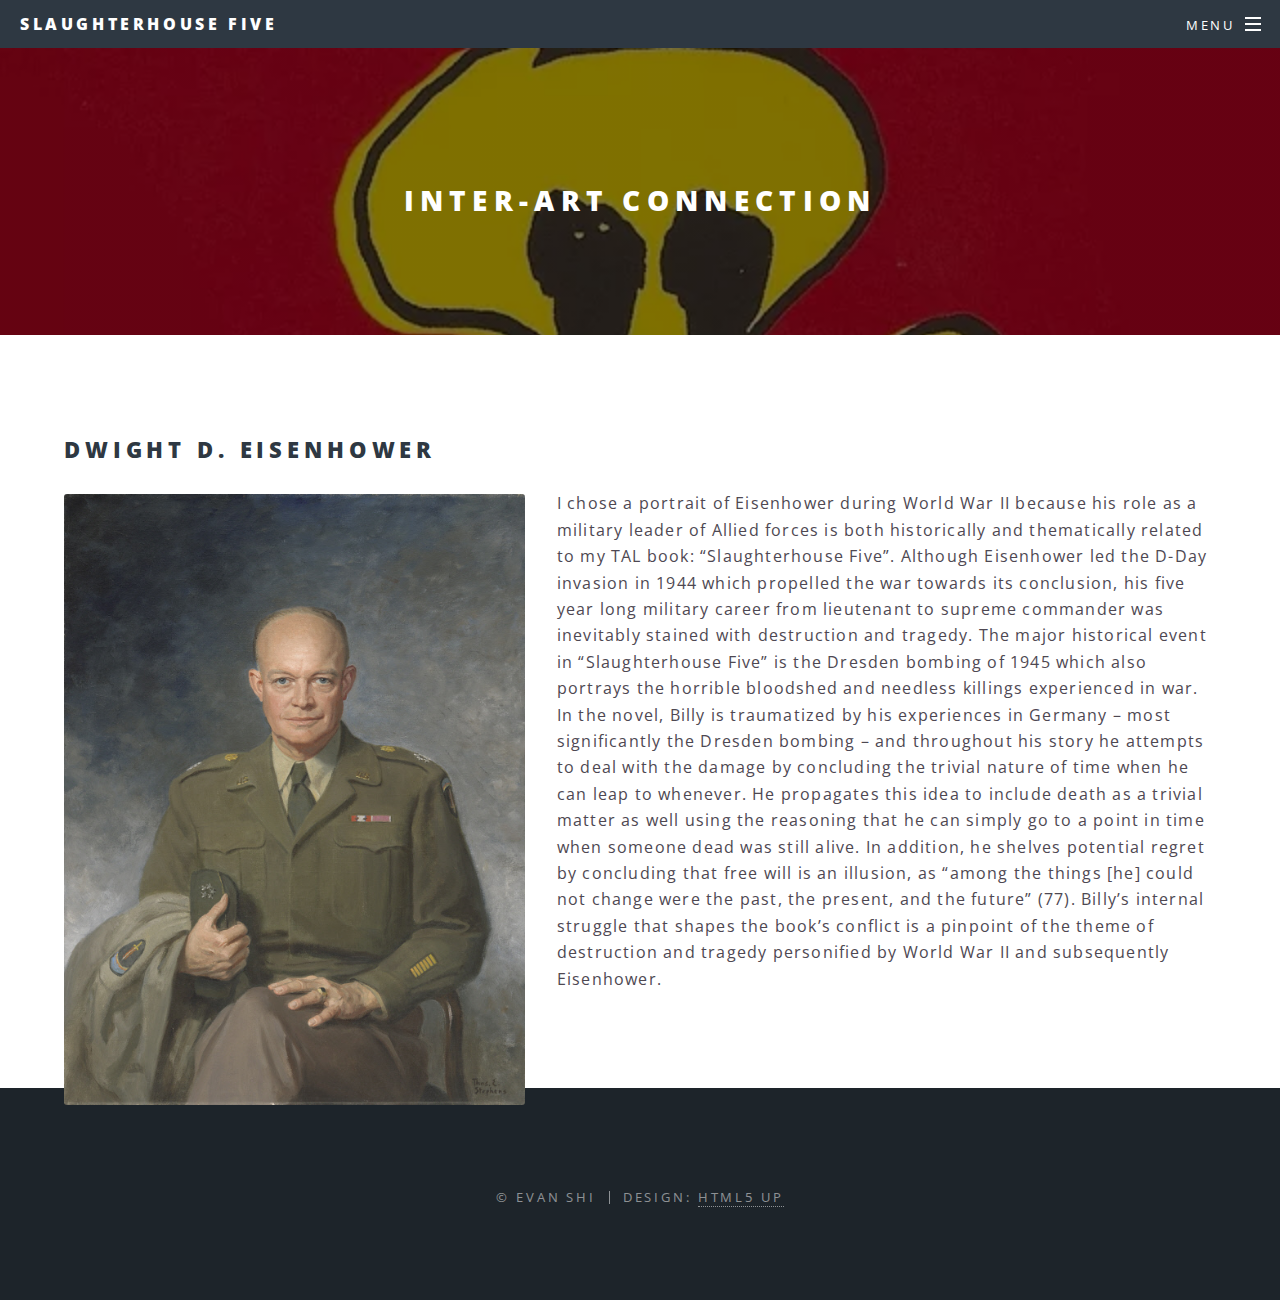
==== commit 8fd4b75f: "finished art" ====
--- a/art.html
+++ b/art.html
@@ -29,7 +29,8 @@
 									<div id="menu">
 										<ul>
 											<li><a href="index.html">Home</a></li>
-											<li><a href="generic.html">Truths</a></li>
+											<li><a href="truths.html">Truths</a></li>
+											<li><a href="art.html">Inter-art Connection</a></li>
 										</ul>
 									</div>
 								</li>
@@ -46,8 +47,7 @@
 							<div class="inner">
 
 								<h2>Dwight D. Eisenhower</h2>
-								<p><span class="image left"><img src="images/eisenhower.png" alt="" /></span>I chose a portrait of Eisenhower during World War II because his role as a military leader of Allied forces is both historically and thematically related to my TAL book: “Slaughterhouse Five”. Although Eisenhower led the D-Day invasion in 1944 which propelled the war towards its conclusion, his five year long military career from lieutenant to supreme commander was inevitably stained with destruction and tragedy. The major historical event in “Slaughterhouse Five” is the Dresden bombing of 1945 which also portrays the horrible bloodshed and needless killings experienced in war. In the novel, Billy is traumatized by his experiences in Germany – most significantly the Dresden bombing – and throughout his story he attempts to deal with the damage by concluding the trivial nature of time when he can leap to whenever. He propagates this idea to include death as a trivial matter as well using the reasoning that he can simply go to a point in time when someone dead was still alive. Billy’s internal struggle that shapes the book’s conflict is a pinpoint of the theme of destruction and tragedy personified by World War II and subsequently Eisenhower.</p>
-								<p></p>
+								<p><span class="image left"><img src="images/eisenhower.png" alt="" /></span>I chose a portrait of Eisenhower during World War II because his role as a military leader of Allied forces is both historically and thematically related to my TAL book: “Slaughterhouse Five”. Although Eisenhower led the D-Day invasion in 1944 which propelled the war towards its conclusion, his five year long military career from lieutenant to supreme commander was inevitably stained with destruction and tragedy. The major historical event in “Slaughterhouse Five” is the Dresden bombing of 1945 which also portrays the horrible bloodshed and needless killings experienced in war. In the novel, Billy is traumatized by his experiences in Germany – most significantly the Dresden bombing – and throughout his story he attempts to deal with the damage by concluding the trivial nature of time when he can leap to whenever. He propagates this idea to include death as a trivial matter as well using the reasoning that he can simply go to a point in time when someone dead was still alive. In addition, he shelves potential regret by concluding that free will is an illusion, as “among the things [he] could not change were the past, the present, and the future” (77). Billy’s internal struggle that shapes the book’s conflict is a pinpoint of the theme of destruction and tragedy personified by World War II and subsequently Eisenhower.</p>
 
 							</div>
 						</section>
